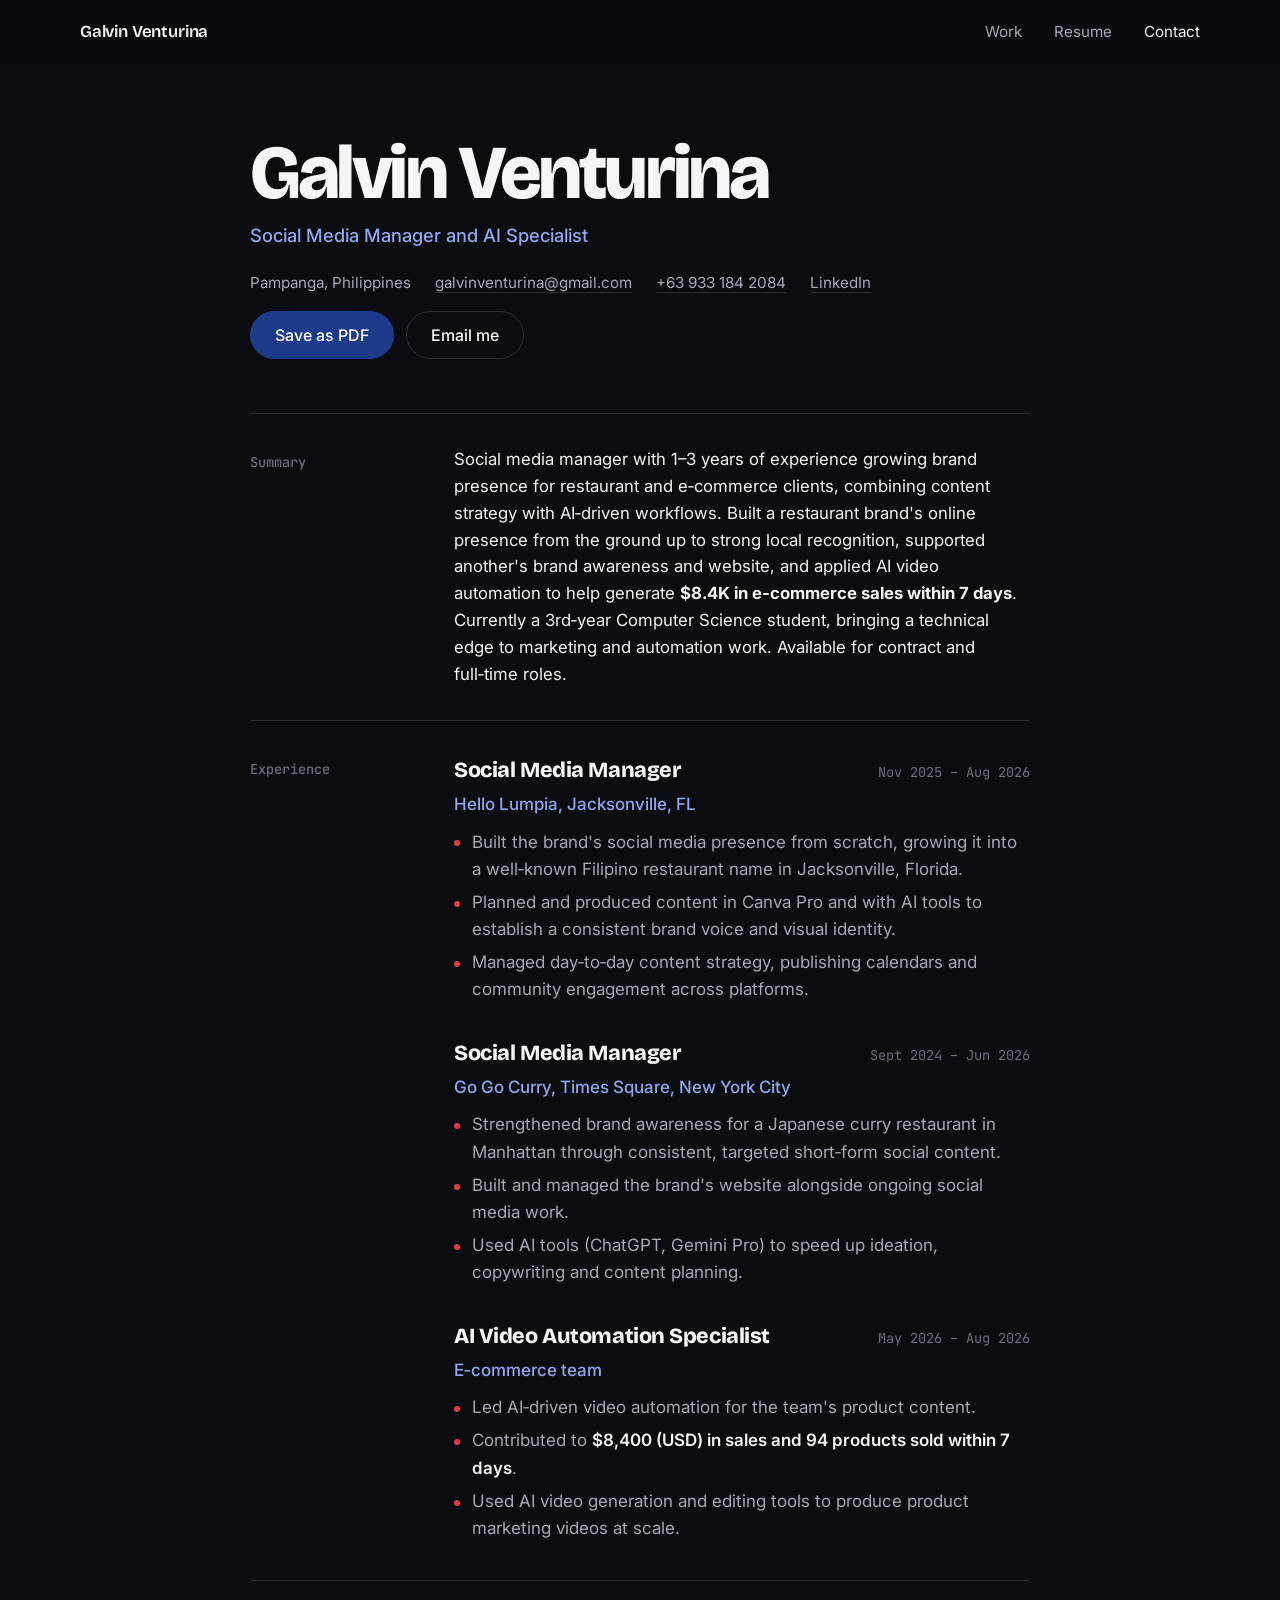
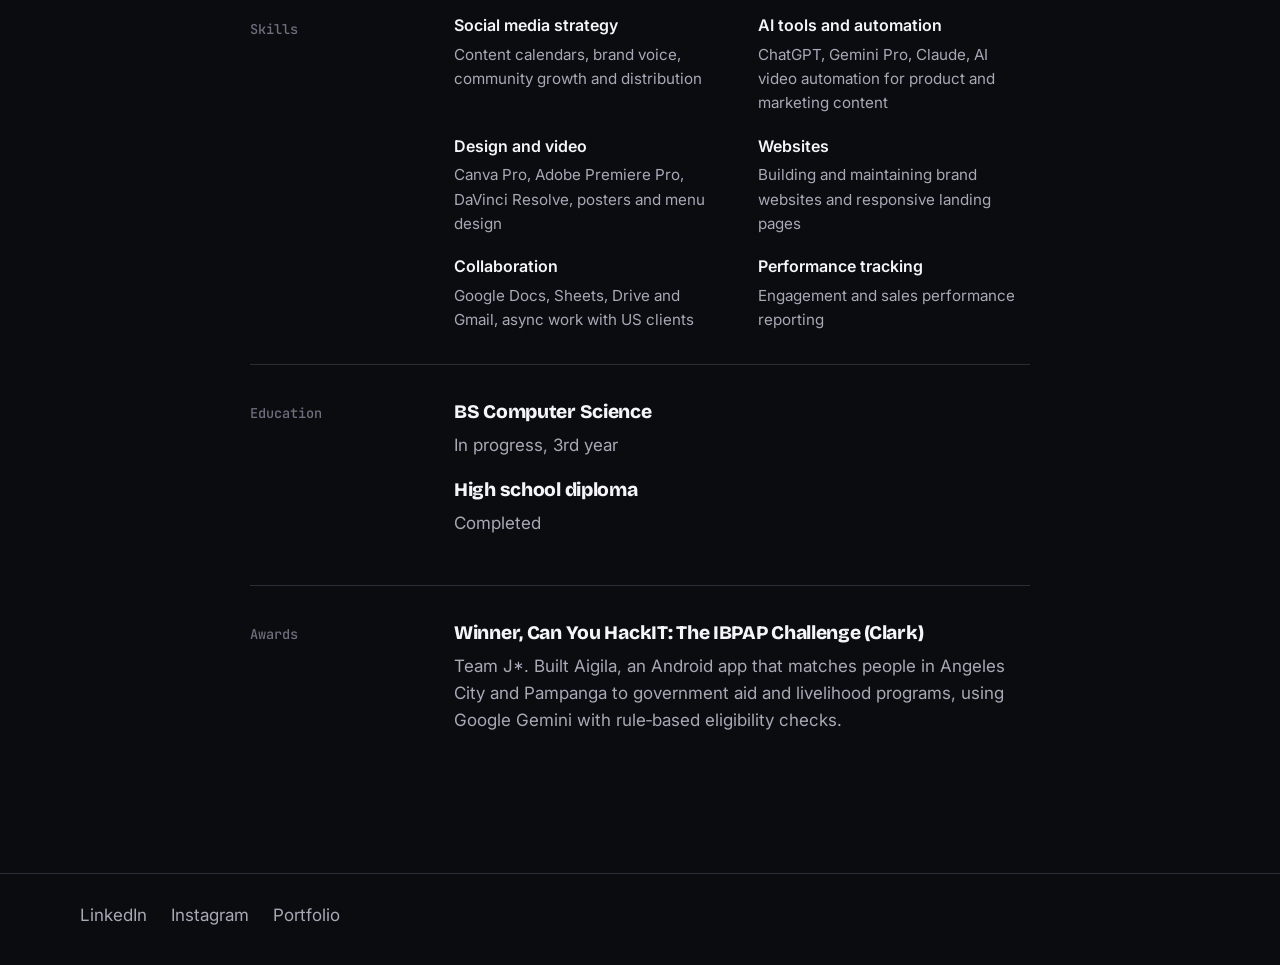
==== resume.html @ 2f37dc52 "Version CSS/JS links so browsers load the new files Co-Authored-By: Claude Opus 5.5 <noreply@anthrop" ====
<!DOCTYPE html>
<html lang="en">
<head>
  <meta charset="UTF-8">
  <meta name="viewport" content="width=device-width, initial-scale=1.0">
  <title>Galvin Venturina — Resume</title>
  <meta name="description" content="Resume of Galvin Venturina: social media manager and AI specialist based in Pampanga, Philippines.">
  <link rel="preconnect" href="https://fonts.googleapis.com">
  <link rel="preconnect" href="https://fonts.gstatic.com" crossorigin>
  <link href="https://fonts.googleapis.com/css2?family=Bricolage+Grotesque:opsz,wght@12..96,400;12..96,600;12..96,800&family=Inter:wght@400;500;600&family=JetBrains+Mono:wght@400;500&display=swap" rel="stylesheet">
  <link rel="stylesheet" href="styles.css?v=3859f25">
</head>
<body>

  <header class="site-header">
    <div class="wrap header-row">
      <a href="index.html" class="wordmark">Galvin Venturina</a>
      <nav class="site-nav" aria-label="Main">
        <a href="index.html#work">Work</a>
        <a href="resume.html" aria-current="page">Resume</a>
        <a href="index.html#contact" class="nav-contact">Contact</a>
      </nav>
    </div>
  </header>

  <main class="resume-page">
    <div class="wrap resume-wrap">

      <div class="resume-top">
        <div>
          <h1 class="resume-name">Galvin Venturina</h1>
          <p class="resume-role">Social Media Manager and AI Specialist</p>
          <ul class="resume-contacts">
            <li>Pampanga, Philippines</li>
            <li><a href="mailto:galvinventurina@gmail.com">galvinventurina@gmail.com</a></li>
            <li><a href="tel:+639331842084">+63 933 184 2084</a></li>
            <li><a href="https://www.linkedin.com/in/galvin-venturina-35bbb0377/" target="_blank" rel="noopener">LinkedIn</a></li>
          </ul>
        </div>
        <div class="resume-actions">
          <button class="btn" type="button" onclick="window.print()">Save as PDF</button>
          <a class="btn btn-ghost" href="mailto:galvinventurina@gmail.com">Email me</a>
        </div>
      </div>

      <section class="r-section">
        <h2>Summary</h2>
        <p class="r-summary">Social media manager with 1–3 years of experience growing brand presence for restaurant and e‑commerce clients, combining content strategy with AI‑driven workflows. Built a restaurant brand's online presence from the ground up to strong local recognition, supported another's brand awareness and website, and applied AI video automation to help generate <strong>$8.4K in e‑commerce sales within 7 days</strong>. Currently a 3rd‑year Computer Science student, bringing a technical edge to marketing and automation work. Available for contract and full‑time roles.</p>
      </section>

      <section class="r-section">
        <h2>Experience</h2>
        <div>
          <div class="job">
            <div class="job-head">
              <h3 class="job-role">Social Media Manager</h3>
              <span class="job-dates">Nov 2025 – Aug 2026</span>
            </div>
            <p class="job-org">Hello Lumpia, Jacksonville, FL</p>
            <ul>
              <li>Built the brand's social media presence from scratch, growing it into a well‑known Filipino restaurant name in Jacksonville, Florida.</li>
              <li>Planned and produced content in Canva Pro and with AI tools to establish a consistent brand voice and visual identity.</li>
              <li>Managed day‑to‑day content strategy, publishing calendars and community engagement across platforms.</li>
            </ul>
          </div>

          <div class="job">
            <div class="job-head">
              <h3 class="job-role">Social Media Manager</h3>
              <span class="job-dates">Sept 2024 – Jun 2026</span>
            </div>
            <p class="job-org">Go Go Curry, Times Square, New York City</p>
            <ul>
              <li>Strengthened brand awareness for a Japanese curry restaurant in Manhattan through consistent, targeted short‑form social content.</li>
              <li>Built and managed the brand's website alongside ongoing social media work.</li>
              <li>Used AI tools (ChatGPT, Gemini Pro) to speed up ideation, copywriting and content planning.</li>
            </ul>
          </div>

          <div class="job">
            <div class="job-head">
              <h3 class="job-role">AI Video Automation Specialist</h3>
              <span class="job-dates">May 2026 – Aug 2026</span>
            </div>
            <p class="job-org">E‑commerce team</p>
            <ul>
              <li>Led AI‑driven video automation for the team's product content.</li>
              <li>Contributed to <strong>$8,400 (USD) in sales and 94 products sold within 7 days</strong>.</li>
              <li>Used AI video generation and editing tools to produce product marketing videos at scale.</li>
            </ul>
          </div>
        </div>
      </section>

      <section class="r-section">
        <h2>Skills</h2>
        <div class="skills">
          <div><h3>Social media strategy</h3><p>Content calendars, brand voice, community growth and distribution</p></div>
          <div><h3>AI tools and automation</h3><p>ChatGPT, Gemini Pro, Claude, AI video automation for product and marketing content</p></div>
          <div><h3>Design and video</h3><p>Canva Pro, Adobe Premiere Pro, DaVinci Resolve, posters and menu design</p></div>
          <div><h3>Websites</h3><p>Building and maintaining brand websites and responsive landing pages</p></div>
          <div><h3>Collaboration</h3><p>Google Docs, Sheets, Drive and Gmail, async work with US clients</p></div>
          <div><h3>Performance tracking</h3><p>Engagement and sales performance reporting</p></div>
        </div>
      </section>

      <section class="r-section">
        <h2>Education</h2>
        <div class="edu">
          <h3>BS Computer Science</h3>
          <p>In progress, 3rd year</p>
          <h3>High school diploma</h3>
          <p>Completed</p>
        </div>
      </section>

      <section class="r-section">
        <h2>Awards</h2>
        <div class="edu">
          <h3>Winner, Can You HackIT: The IBPAP Challenge (Clark)</h3>
          <p>Team J*. Built Aigila, an Android app that matches people in Angeles City and Pampanga to government aid and livelihood programs, using Google Gemini with rule‑based eligibility checks.</p>
        </div>
      </section>

    </div>
  </main>

  <footer class="site-footer">
    <div class="wrap footer-row">
      <ul class="socials">
        <li><a href="https://www.linkedin.com/in/galvin-venturina-35bbb0377/" target="_blank" rel="noopener">LinkedIn</a></li>
        <li><a href="https://www.instagram.com/vin_vntrn/" target="_blank" rel="noopener">Instagram</a></li>
        <li><a href="index.html">Portfolio</a></li>
      </ul>
    </div>
  </footer>
</body>
</html>
---- styles.css ----
/* ==========================================================
   Galvin Venturina — portfolio
   Tokens follow the approved brief: near-black / off-white,
   navy primary accent, red used sparingly.
   Type: Bricolage Grotesque (display), Inter (body),
   JetBrains Mono (small labels and numbers).
   ========================================================== */

:root {
  --bg: #0B0C10;
  --bg-2: #111318;
  --text: #F5F5F7;
  --muted: #A6AAB5;
  --faint: #6B707C;
  --line: #2A2D35;
  --navy: #1E3A8A;
  --navy-hover: #2647A6;
  --navy-light: #8FA8F0;   /* navy tint for text-on-dark (meets contrast) */
  --red: #E63946;

  --f-display: "Bricolage Grotesque", "Arial Narrow", system-ui, sans-serif;
  --f-body: "Inter", system-ui, -apple-system, "Segoe UI", sans-serif;
  --f-mono: "JetBrains Mono", ui-monospace, "SFMono-Regular", Menlo, monospace;

  --wrap: 1200px;
  --gutter: clamp(16px, 4vw, 40px);
  --ease: cubic-bezier(.2, .7, .2, 1);
}

*, *::before, *::after { box-sizing: border-box; }
html { scroll-behavior: smooth; -webkit-text-size-adjust: 100%; }
body {
  margin: 0;
  background: var(--bg);
  color: var(--text);
  font-family: var(--f-body);
  font-size: 1.0625rem;
  line-height: 1.6;
  -webkit-font-smoothing: antialiased;
  overflow-x: hidden;
}
img { max-width: 100%; display: block; }
a { color: inherit; }
p { margin: 0 0 1em; }
h1, h2, h3 { margin: 0; font-family: var(--f-display); font-weight: 800; letter-spacing: -0.03em; }
ul, ol { margin: 0; padding: 0; }

:focus-visible { outline: 2px solid var(--navy-light); outline-offset: 3px; border-radius: 4px; }

.wrap { width: 100%; max-width: var(--wrap); margin: 0 auto; padding: 0 var(--gutter); }

.skip-link {
  position: absolute; left: 12px; top: -48px; z-index: 50;
  background: var(--text); color: var(--bg); padding: 8px 14px; border-radius: 6px; text-decoration: none;
}
.skip-link:focus { top: 12px; }

/* ---------- Header ---------- */
.site-header {
  position: sticky; top: 0; z-index: 20;
  background: rgba(11, 12, 16, 0.82);
  backdrop-filter: blur(10px); -webkit-backdrop-filter: blur(10px);
  border-bottom: 1px solid transparent;
  transition: border-color .3s;
}
.site-header.scrolled { border-bottom-color: var(--line); }
.header-row { display: flex; align-items: center; justify-content: space-between; height: 64px; }
.wordmark { font-family: var(--f-display); font-weight: 600; font-size: 1.05rem; text-decoration: none; letter-spacing: -0.01em; }
.site-nav { display: flex; gap: clamp(16px, 3vw, 32px); font-size: .95rem; }
.site-nav a { text-decoration: none; color: var(--muted); transition: color .2s; }
.site-nav a:hover { color: var(--text); }
.site-nav .nav-contact { color: var(--text); }

/* ---------- Shared bits ---------- */
.section-title { font-size: clamp(2rem, 4.5vw, 3.25rem); line-height: 1.05; margin-bottom: .6em; }
.text-link {
  display: inline-block; font-weight: 500; text-decoration: none; color: var(--navy-light);
  border-bottom: 1px solid currentColor; padding-bottom: 2px; transition: color .2s;
}
.text-link:hover { color: var(--red); }

/* ---------- Hero ---------- */
.hero { min-height: calc(92vh - 64px); display: flex; align-items: flex-end; padding: 8vh 0 9vh; }
.hero-line {
  font-size: clamp(3rem, 8.1vw, 7.4rem);
  line-height: .92;
  letter-spacing: -0.035em;
  font-weight: 800;
}
.hero-line .hl { display: block; }
@media (min-width: 900px) { .hero-line .hl { white-space: nowrap; } }
.hero-foot {
  margin-top: clamp(32px, 6vh, 64px);
  display: flex; align-items: flex-end; justify-content: space-between; gap: 24px; flex-wrap: wrap;
  border-top: 1px solid var(--line); padding-top: 24px;
}
.hero-sub { max-width: 46ch; color: var(--muted); margin: 0; }

/* single page-load moment: the three hero lines rise in sequence */
@media (prefers-reduced-motion: no-preference) {
  .js .hero-line .hl { opacity: 0; transform: translateY(0.35em); }
  .js.loaded .hero-line .hl { opacity: 1; transform: none; transition: opacity .7s var(--ease), transform .9s var(--ease); }
  .js.loaded .hero-line .hl:nth-child(2) { transition-delay: .12s; }
  .js.loaded .hero-line .hl:nth-child(3) { transition-delay: .24s; }
}

/* ---------- About + journey ---------- */
.journey { padding: clamp(80px, 12vh, 140px) 0; background: var(--bg-2); border-top: 1px solid var(--line); border-bottom: 1px solid var(--line); }
.journey-grid { display: grid; grid-template-columns: minmax(0, 1.15fr) minmax(0, .85fr); gap: clamp(32px, 6vw, 96px); }
.lede { font-size: 1.15rem; color: var(--muted); max-width: 52ch; margin-bottom: 3rem; }

.beats { list-style: none; }
.beat { padding: 28px 0; border-top: 1px solid var(--line); transition: opacity .4s var(--ease); }
.beat:last-child { border-bottom: 1px solid var(--line); }
.beat-when { display: block; font-family: var(--f-mono); font-size: .82rem; color: var(--faint); margin-bottom: 8px; transition: color .4s; }
.beat p { font-family: var(--f-display); font-weight: 600; font-size: clamp(1.4rem, 2.4vw, 1.9rem); line-height: 1.2; letter-spacing: -0.02em; margin: 0; max-width: 26ch; }
.js .beat { opacity: .38; }
.js .beat.is-active { opacity: 1; }
.js .beat.is-active .beat-when { color: var(--red); }

.icon-stage { position: relative; }
.icon-panel {
  position: sticky; top: calc(50vh - 170px);
  display: grid; grid-template-columns: 1fr 1fr; gap: clamp(16px, 2.5vw, 28px);
  max-width: 340px; margin-left: auto;
}
.pi {
  width: 100%; aspect-ratio: 1; padding: 26%;
  border: 1px solid var(--line); border-radius: 24px;
  fill: none; stroke: #33467F; stroke-width: 2.2; stroke-linecap: round; stroke-linejoin: round;
  transition: stroke .45s var(--ease), fill .45s var(--ease), border-color .45s, background-color .45s, transform .45s var(--ease);
}
.pi .pi-dash { stroke-dasharray: 5 4.5; }
.pi.is-active { stroke: var(--red); fill: rgba(230, 57, 70, .18); border-color: rgba(230, 57, 70, .55); background: rgba(230, 57, 70, .06); transform: scale(1.04); }
.pi[data-icon="share"].is-active, .pi[data-icon="ring"].is-active { fill: none; }

/* ---------- Work ---------- */
.work { padding: clamp(80px, 12vh, 140px) 0 clamp(40px, 6vh, 80px); }
.case {
  display: grid; grid-template-columns: minmax(0, .9fr) minmax(0, 1.1fr);
  gap: clamp(32px, 5vw, 80px); align-items: start;
  padding: clamp(40px, 6vh, 64px) 0; border-top: 1px solid var(--line);
}
.case-meta { font-family: var(--f-mono); font-size: .82rem; color: var(--faint); margin-bottom: 14px; }
.case-title { font-size: clamp(2.25rem, 5vw, 4rem); line-height: .98; margin-bottom: 10px; }
.case-ai .case-title { font-size: clamp(1.9rem, 3.8vw, 3rem); }
.case-where { color: var(--navy-light); font-weight: 500; margin-bottom: 1.4em; }
.case-text > p { color: var(--muted); max-width: 52ch; }
.case-list { list-style: none; margin: 1.6em 0 2em; max-width: 52ch; }
.case-list li { position: relative; padding: 10px 0 10px 22px; border-top: 1px solid var(--line); color: var(--text); font-size: .98rem; }
.case-list li::before { content: ""; position: absolute; left: 0; top: 1.15em; width: 8px; height: 8px; border-radius: 50%; border: 1.5px solid var(--red); }

/* Instagram-style grid of real posts */
.feed {
  display: grid; grid-template-columns: repeat(3, 1fr); gap: 3px;
  border-radius: 14px; overflow: hidden; background: var(--line);
}
.feed figure { margin: 0; aspect-ratio: 4 / 5; overflow: hidden; background: var(--bg-2); }
.feed img { width: 100%; height: 100%; object-fit: cover; transition: transform .5s var(--ease); }
.feed figure:hover img { transform: scale(1.04); }

/* E-commerce result */
.result-card {
  background: var(--navy); border-radius: 20px; padding: clamp(28px, 4vw, 48px);
  color: #fff; position: relative; overflow: hidden;
}
.result-card::after {
  content: ""; position: absolute; right: -60px; bottom: -60px; width: 220px; height: 220px; border-radius: 50%;
  border: 2px dashed rgba(255, 255, 255, .18);
}
.result-label { font-family: var(--f-mono); font-size: .85rem; color: rgba(255, 255, 255, .78); max-width: 32ch; margin-bottom: 18px; }
.result-big { font-family: var(--f-display); font-weight: 800; font-size: clamp(4rem, 11vw, 8.5rem); line-height: .9; letter-spacing: -0.05em; margin: 0 0 28px; }
.result-row { display: flex; gap: clamp(28px, 6vw, 64px); border-top: 1px solid rgba(255, 255, 255, .22); padding-top: 20px; position: relative; z-index: 1; }
.result-mid { display: block; font-family: var(--f-display); font-weight: 800; font-size: clamp(2.2rem, 4.5vw, 3.25rem); line-height: 1; letter-spacing: -0.03em; }
.result-small { display: block; font-size: .9rem; color: rgba(255, 255, 255, .78); margin-top: 6px; }
.result-card video { width: 100%; border-radius: 12px; margin-top: 24px; }

/* ---------- Closing CTA ---------- */
.cta { padding: clamp(96px, 16vh, 180px) 0; border-top: 1px solid var(--line); }
.cta-line { font-size: clamp(2.4rem, 6.4vw, 5.75rem); line-height: .98; letter-spacing: -0.04em; max-width: 15ch; }
.cta-actions { display: flex; flex-wrap: wrap; align-items: center; gap: 14px; margin-top: clamp(32px, 5vh, 48px); }
.btn {
  display: inline-flex; align-items: center; justify-content: center; min-height: 48px; padding: 0 24px;
  font: 500 1rem var(--f-body); text-decoration: none; border-radius: 999px; cursor: pointer;
  background: var(--navy); color: #fff; border: 1px solid var(--navy); transition: background-color .2s, border-color .2s, color .2s;
}
.btn:hover { background: var(--navy-hover); border-color: var(--navy-hover); }
.btn-ghost { background: transparent; color: var(--text); border-color: var(--line); }
.btn-ghost:hover { background: transparent; border-color: var(--red); color: var(--text); }
.copy-status { font-size: .92rem; color: var(--navy-light); min-height: 1.2em; }
.cta-email { margin-top: 18px; font-family: var(--f-mono); font-size: .9rem; color: var(--faint); }

/* ---------- Footer ---------- */
.site-footer { border-top: 1px solid var(--line); padding: 28px 0 36px; }
.footer-row { display: flex; justify-content: space-between; align-items: center; gap: 16px; flex-wrap: wrap; }
.socials { list-style: none; display: flex; gap: 24px; }
.socials a { text-decoration: none; color: var(--muted); }
.socials a:hover { color: var(--text); }
.local-time { margin: 0; font-family: var(--f-mono); font-size: .82rem; color: var(--faint); }

/* ---------- Responsive ---------- */
@media (max-width: 900px) {
  .journey-grid { grid-template-columns: 1fr; }
  .icon-stage { order: -1; position: sticky; top: 64px; z-index: 5; background: var(--bg-2); padding: 12px 0; margin: 0 calc(var(--gutter) * -1); padding-left: var(--gutter); padding-right: var(--gutter); }
  .icon-panel { position: static; grid-template-columns: repeat(4, 1fr); max-width: 320px; margin: 0; gap: 10px; }
  .pi { border-radius: 14px; padding: 24%; }
  .journey-copy { display: contents; }
  .journey-copy .section-title { order: -3; }
  .journey-copy .lede { order: -2; margin-bottom: 1.5rem; }
  .beats { order: 0; }
  .case { grid-template-columns: 1fr; }
}
@media (max-width: 560px) {
  body { font-size: 1rem; }
  .site-nav { gap: 16px; font-size: .9rem; }
  .wordmark { font-size: .98rem; }
  .hero { min-height: auto; padding: 14vh 0 8vh; }
  .hero-line { font-size: clamp(2.6rem, 12.5vw, 4rem); }
  .feed { gap: 2px; border-radius: 10px; }
}

@media (prefers-reduced-motion: reduce) {
  html { scroll-behavior: auto; }
  *, *::before, *::after { transition-duration: .01ms !important; animation-duration: .01ms !important; }
}

/* ==========================================================
   Resume page
   ========================================================== */
.resume-page { padding: clamp(48px, 8vh, 96px) 0 clamp(64px, 10vh, 120px); }
.resume-wrap { max-width: 860px; }
.resume-top { display: flex; justify-content: space-between; align-items: center; gap: 16px; flex-wrap: wrap; margin-bottom: clamp(40px, 6vh, 64px); }
.resume-name { font-size: clamp(2.6rem, 7vw, 4.75rem); line-height: .95; letter-spacing: -0.045em; }
.resume-role { font-size: 1.15rem; color: var(--navy-light); font-weight: 500; margin: 12px 0 20px; }
.resume-contacts { list-style: none; display: flex; flex-wrap: wrap; gap: 8px 24px; color: var(--muted); font-size: .95rem; }
.resume-contacts a { text-decoration: none; border-bottom: 1px solid var(--line); }
.resume-contacts a:hover { color: var(--text); border-color: var(--red); }
.r-section { padding: 32px 0; border-top: 1px solid var(--line); display: grid; grid-template-columns: 180px minmax(0, 1fr); gap: 24px; }
.r-section h2 { font-family: var(--f-mono); font-weight: 500; font-size: .85rem; letter-spacing: 0; color: var(--faint); padding-top: 6px; }
.r-summary { color: var(--text); font-size: 1.05rem; max-width: 62ch; margin: 0; }
.job + .job { margin-top: 32px; }
.job-head { display: flex; justify-content: space-between; gap: 16px; flex-wrap: wrap; align-items: baseline; }
.job-role { font-size: 1.35rem; letter-spacing: -0.02em; }
.job-dates { font-family: var(--f-mono); font-size: .85rem; color: var(--faint); white-space: nowrap; }
.job-org { color: var(--navy-light); font-weight: 500; margin: 4px 0 10px; }
.job ul { list-style: none; }
.job li { position: relative; padding-left: 18px; color: var(--muted); margin: 6px 0; max-width: 64ch; }
.job li::before { content: ""; position: absolute; left: 0; top: .7em; width: 6px; height: 6px; border-radius: 50%; background: var(--red); }
.job li strong { color: var(--text); font-weight: 600; }
.skills { display: grid; grid-template-columns: repeat(2, minmax(0, 1fr)); gap: 18px 32px; }
.skills h3 { font-family: var(--f-body); font-weight: 600; font-size: 1rem; letter-spacing: 0; margin-bottom: 4px; }
.skills p { color: var(--muted); font-size: .95rem; margin: 0; }
.edu h3 { font-size: 1.2rem; letter-spacing: -0.015em; }
.edu p { color: var(--muted); margin: 4px 0 16px; }
.resume-actions { display: flex; gap: 12px; flex-wrap: wrap; }
@media (max-width: 640px) {
  .r-section { grid-template-columns: 1fr; gap: 12px; }
  .skills { grid-template-columns: 1fr; }
}
@media print {
  :root { --bg: #fff; --bg-2: #fff; --text: #111; --muted: #333; --faint: #555; --line: #ccc; --navy-light: #1E3A8A; }
  .site-header, .resume-actions, .site-footer { display: none !important; }
  body { font-size: 10.5pt; }
  .resume-page { padding: 0; }
  .r-section { padding: 14px 0; break-inside: avoid; }
}
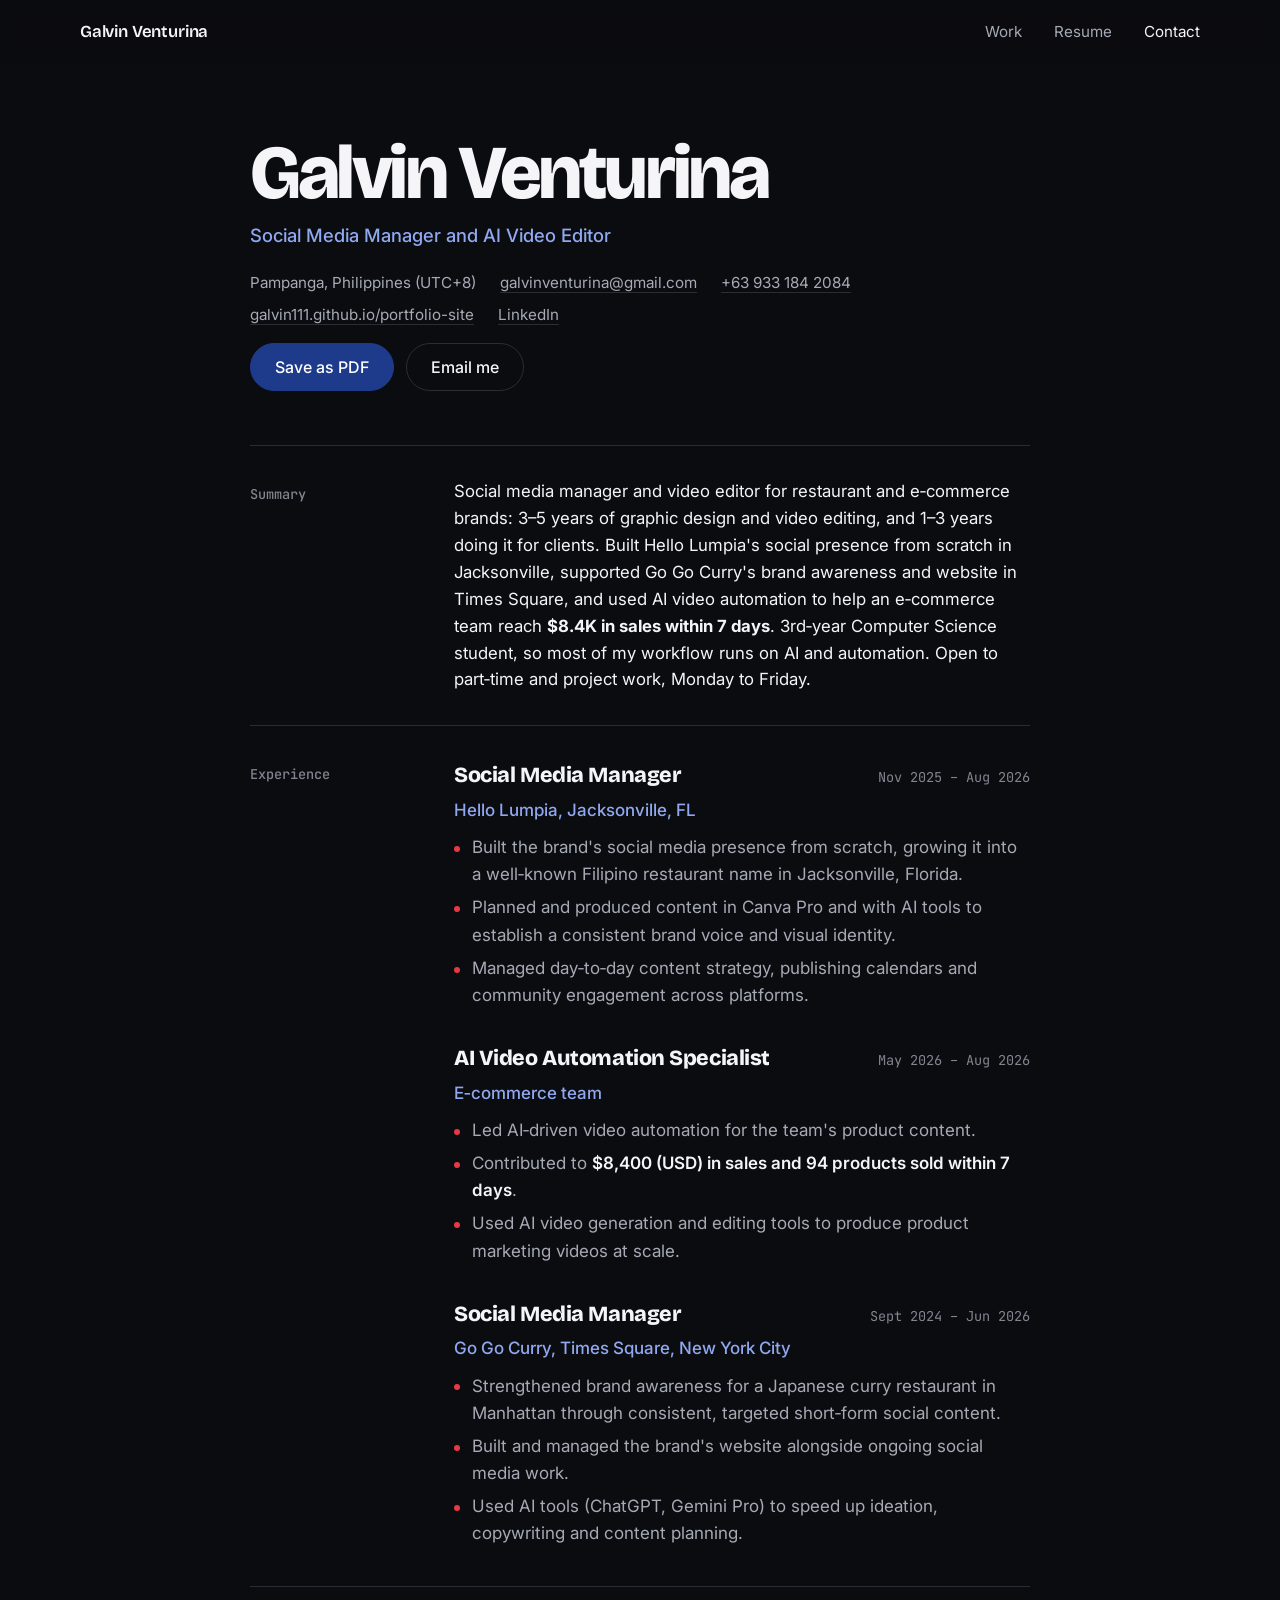
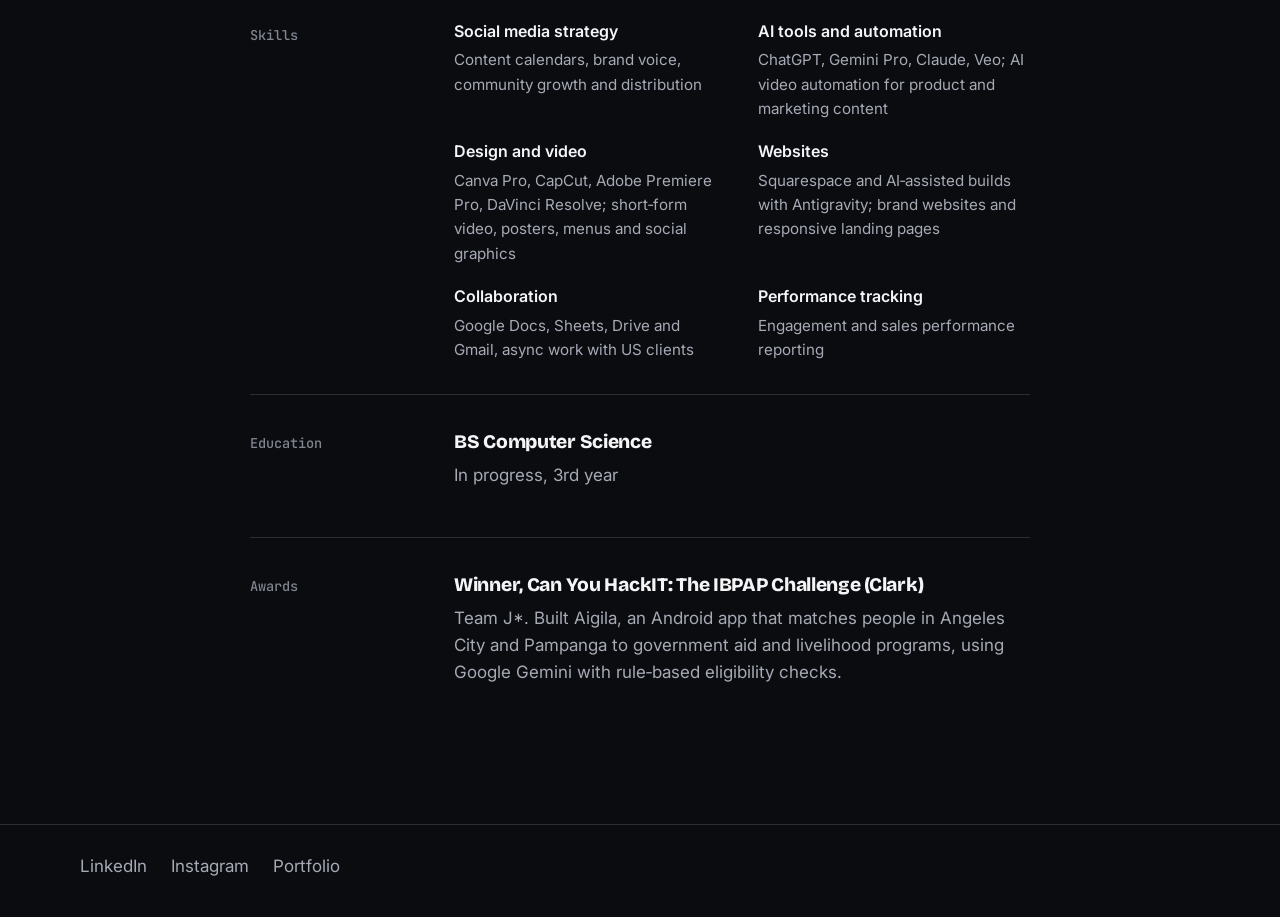
==== commit fd33c3c1: "Make the portfolio work harder for job applications - Add availability pill to the hero and a "What " ====
--- a/resume.html
+++ b/resume.html
@@ -4,11 +4,24 @@
   <meta charset="UTF-8">
   <meta name="viewport" content="width=device-width, initial-scale=1.0">
   <title>Galvin Venturina — Resume</title>
-  <meta name="description" content="Resume of Galvin Venturina: social media manager and AI specialist based in Pampanga, Philippines.">
+  <meta name="description" content="Resume of Galvin Venturina: social media manager and AI video editor based in Pampanga, Philippines. Open to part-time and project work.">
+  <link rel="canonical" href="https://galvin111.github.io/portfolio-site/resume.html">
+  <meta name="theme-color" content="#0B0C10">
+  <meta property="og:type" content="profile">
+  <meta property="og:url" content="https://galvin111.github.io/portfolio-site/resume.html">
+  <meta property="og:title" content="Galvin Venturina — Resume">
+  <meta property="og:description" content="Social media manager and AI video editor for restaurant and e-commerce brands. Open to part-time and project work.">
+  <meta property="og:image" content="https://galvin111.github.io/portfolio-site/assets/og.png">
+  <meta property="og:image:width" content="1200">
+  <meta property="og:image:height" content="630">
+  <meta name="twitter:card" content="summary_large_image">
+  <link rel="icon" href="assets/favicon.svg" type="image/svg+xml">
+  <link rel="icon" href="assets/favicon-32.png" sizes="32x32" type="image/png">
+  <link rel="apple-touch-icon" href="assets/apple-touch-icon.png">
   <link rel="preconnect" href="https://fonts.googleapis.com">
   <link rel="preconnect" href="https://fonts.gstatic.com" crossorigin>
   <link href="https://fonts.googleapis.com/css2?family=Bricolage+Grotesque:opsz,wght@12..96,400;12..96,600;12..96,800&family=Inter:wght@400;500;600&family=JetBrains+Mono:wght@400;500&display=swap" rel="stylesheet">
-  <link rel="stylesheet" href="styles.css?v=3859f25">
+  <link rel="stylesheet" href="styles.css?v=20261109">
 </head>
 <body>
 
@@ -29,12 +42,13 @@
       <div class="resume-top">
         <div>
           <h1 class="resume-name">Galvin Venturina</h1>
-          <p class="resume-role">Social Media Manager and AI Specialist</p>
+          <p class="resume-role">Social Media Manager and AI Video Editor</p>
           <ul class="resume-contacts">
-            <li>Pampanga, Philippines</li>
+            <li>Pampanga, Philippines (UTC+8)</li>
             <li><a href="mailto:galvinventurina@gmail.com">galvinventurina@gmail.com</a></li>
             <li><a href="tel:+639331842084">+63 933 184 2084</a></li>
-            <li><a href="https://www.linkedin.com/in/galvin-venturina-35bbb0377/" target="_blank" rel="noopener">LinkedIn</a></li>
+            <li><a href="https://galvin111.github.io/portfolio-site/">galvin111.github.io/portfolio-site</a></li>
+            <li><a href="https://www.linkedin.com/in/galvin-venturina-35bbb0377/" target="_blank" rel="noopener" data-print="linkedin.com/in/galvin-venturina-35bbb0377">LinkedIn</a></li>
           </ul>
         </div>
         <div class="resume-actions">
@@ -45,7 +59,7 @@
 
       <section class="r-section">
         <h2>Summary</h2>
-        <p class="r-summary">Social media manager with 1–3 years of experience growing brand presence for restaurant and e‑commerce clients, combining content strategy with AI‑driven workflows. Built a restaurant brand's online presence from the ground up to strong local recognition, supported another's brand awareness and website, and applied AI video automation to help generate <strong>$8.4K in e‑commerce sales within 7 days</strong>. Currently a 3rd‑year Computer Science student, bringing a technical edge to marketing and automation work. Available for contract and full‑time roles.</p>
+        <p class="r-summary">Social media manager and video editor for restaurant and e‑commerce brands: 3–5 years of graphic design and video editing, and 1–3 years doing it for clients. Built Hello Lumpia's social presence from scratch in Jacksonville, supported Go Go Curry's brand awareness and website in Times Square, and used AI video automation to help an e‑commerce team reach <strong>$8.4K in sales within 7 days</strong>. 3rd‑year Computer Science student, so most of my workflow runs on AI and automation. Open to part‑time and project work, Monday to Friday.</p>
       </section>
 
       <section class="r-section">
@@ -66,6 +80,19 @@
 
           <div class="job">
             <div class="job-head">
+              <h3 class="job-role">AI Video Automation Specialist</h3>
+              <span class="job-dates">May 2026 – Aug 2026</span>
+            </div>
+            <p class="job-org">E‑commerce team</p>
+            <ul>
+              <li>Led AI‑driven video automation for the team's product content.</li>
+              <li>Contributed to <strong>$8,400 (USD) in sales and 94 products sold within 7 days</strong>.</li>
+              <li>Used AI video generation and editing tools to produce product marketing videos at scale.</li>
+            </ul>
+          </div>
+
+          <div class="job">
+            <div class="job-head">
               <h3 class="job-role">Social Media Manager</h3>
               <span class="job-dates">Sept 2024 – Jun 2026</span>
             </div>
@@ -76,19 +103,6 @@
               <li>Used AI tools (ChatGPT, Gemini Pro) to speed up ideation, copywriting and content planning.</li>
             </ul>
           </div>
-
-          <div class="job">
-            <div class="job-head">
-              <h3 class="job-role">AI Video Automation Specialist</h3>
-              <span class="job-dates">May 2026 – Aug 2026</span>
-            </div>
-            <p class="job-org">E‑commerce team</p>
-            <ul>
-              <li>Led AI‑driven video automation for the team's product content.</li>
-              <li>Contributed to <strong>$8,400 (USD) in sales and 94 products sold within 7 days</strong>.</li>
-              <li>Used AI video generation and editing tools to produce product marketing videos at scale.</li>
-            </ul>
-          </div>
         </div>
       </section>
 
@@ -96,9 +110,9 @@
         <h2>Skills</h2>
         <div class="skills">
           <div><h3>Social media strategy</h3><p>Content calendars, brand voice, community growth and distribution</p></div>
-          <div><h3>AI tools and automation</h3><p>ChatGPT, Gemini Pro, Claude, AI video automation for product and marketing content</p></div>
-          <div><h3>Design and video</h3><p>Canva Pro, Adobe Premiere Pro, DaVinci Resolve, posters and menu design</p></div>
-          <div><h3>Websites</h3><p>Building and maintaining brand websites and responsive landing pages</p></div>
+          <div><h3>AI tools and automation</h3><p>ChatGPT, Gemini Pro, Claude, Veo; AI video automation for product and marketing content</p></div>
+          <div><h3>Design and video</h3><p>Canva Pro, CapCut, Adobe Premiere Pro, DaVinci Resolve; short‑form video, posters, menus and social graphics</p></div>
+          <div><h3>Websites</h3><p>Squarespace and AI‑assisted builds with Antigravity; brand websites and responsive landing pages</p></div>
           <div><h3>Collaboration</h3><p>Google Docs, Sheets, Drive and Gmail, async work with US clients</p></div>
           <div><h3>Performance tracking</h3><p>Engagement and sales performance reporting</p></div>
         </div>
@@ -109,8 +123,6 @@
         <div class="edu">
           <h3>BS Computer Science</h3>
           <p>In progress, 3rd year</p>
-          <h3>High school diploma</h3>
-          <p>Completed</p>
         </div>
       </section>
 
--- a/styles.css
+++ b/styles.css
@@ -11,7 +11,7 @@
   --bg-2: #111318;
   --text: #F5F5F7;
   --muted: #A6AAB5;
-  --faint: #6B707C;
+  --faint: #80858F;        /* 5:1 on both backgrounds, readable at label size */
   --line: #2A2D35;
   --navy: #1E3A8A;
   --navy-hover: #2647A6;
@@ -96,6 +96,15 @@
 }
 .hero-sub { max-width: 46ch; color: var(--muted); margin: 0; }
 
+/* availability pill: tells a skimming employer the one thing they need first */
+.hero-status {
+  display: inline-flex; align-items: center; gap: 10px;
+  font-family: var(--f-mono); font-size: .82rem; color: var(--muted);
+  border: 1px solid var(--line); border-radius: 999px; padding: 6px 14px 6px 12px;
+  margin: 0 0 clamp(24px, 4vh, 40px);
+}
+.status-dot { width: 8px; height: 8px; border-radius: 50%; background: var(--red); flex: none; }
+
 /* single page-load moment: the three hero lines rise in sequence */
 @media (prefers-reduced-motion: no-preference) {
   .js .hero-line .hl { opacity: 0; transform: translateY(0.35em); }
@@ -145,7 +154,7 @@
 .case-title { font-size: clamp(2.25rem, 5vw, 4rem); line-height: .98; margin-bottom: 10px; }
 .case-ai .case-title { font-size: clamp(1.9rem, 3.8vw, 3rem); }
 .case-where { color: var(--navy-light); font-weight: 500; margin-bottom: 1.4em; }
-.case-text > p { color: var(--muted); max-width: 52ch; }
+.case-text > p:not([class]) { color: var(--muted); max-width: 52ch; }
 .case-list { list-style: none; margin: 1.6em 0 2em; max-width: 52ch; }
 .case-list li { position: relative; padding: 10px 0 10px 22px; border-top: 1px solid var(--line); color: var(--text); font-size: .98rem; }
 .case-list li::before { content: ""; position: absolute; left: 0; top: 1.15em; width: 8px; height: 8px; border-radius: 50%; border: 1.5px solid var(--red); }
@@ -174,6 +183,31 @@
 .result-mid { display: block; font-family: var(--f-display); font-weight: 800; font-size: clamp(2.2rem, 4.5vw, 3.25rem); line-height: 1; letter-spacing: -0.03em; }
 .result-small { display: block; font-size: .9rem; color: rgba(255, 255, 255, .78); margin-top: 6px; }
 .result-card video { width: 100%; border-radius: 12px; margin-top: 24px; }
+
+/* Aigila build */
+.build-card { border: 1px solid var(--line); border-radius: 20px; padding: clamp(28px, 4vw, 48px); background: var(--bg-2); }
+.build-label { font-family: var(--f-mono); font-size: .85rem; color: var(--faint); margin-bottom: 12px; }
+.build-stats { margin: 0; }
+.build-stats div { display: grid; grid-template-columns: 4.75rem minmax(0, 1fr); gap: 20px; align-items: baseline; padding: 20px 0; border-top: 1px solid var(--line); }
+.build-stats div:first-child { border-top: 0; padding-top: 8px; }
+.build-stats dt { font-family: var(--f-display); font-weight: 800; font-size: clamp(2.6rem, 5vw, 3.75rem); line-height: 1; letter-spacing: -0.04em; }
+.build-stats div:first-child dt { color: var(--red); }
+.build-stats dd { margin: 0; color: var(--muted); max-width: 30ch; }
+
+/* ---------- Services ---------- */
+.services { padding: clamp(80px, 12vh, 140px) 0; background: var(--bg-2); border-top: 1px solid var(--line); }
+.service-grid { list-style: none; display: grid; grid-template-columns: repeat(4, minmax(0, 1fr)); gap: clamp(24px, 3vw, 40px); }
+.service { border-top: 1px solid var(--line); padding-top: 24px; display: flex; flex-direction: column; }
+.service-icon { width: 34px; height: 34px; fill: none; stroke: var(--navy-light); stroke-width: 2.2; stroke-linecap: round; stroke-linejoin: round; margin-bottom: 20px; }
+.service-icon .pi-dash { stroke-dasharray: 5 4.5; }
+.service h3 { font-size: 1.35rem; line-height: 1.15; letter-spacing: -0.02em; margin-bottom: 10px; }
+.service p { color: var(--muted); font-size: .98rem; }
+.service .service-tools { margin: auto 0 0; padding-top: 8px; font-family: var(--f-mono); font-size: .78rem; line-height: 1.5; color: var(--faint); }
+
+.terms { margin: clamp(56px, 8vh, 80px) 0 0; display: grid; grid-template-columns: repeat(3, minmax(0, 1fr)); gap: clamp(24px, 3vw, 40px); }
+.terms div { border-top: 1px solid var(--line); padding-top: 20px; }
+.terms dt { font-family: var(--f-display); font-weight: 800; font-size: clamp(1.9rem, 3.4vw, 2.6rem); line-height: 1; letter-spacing: -0.03em; margin-bottom: 10px; }
+.terms dd { margin: 0; color: var(--muted); max-width: 30ch; }
 
 /* ---------- Closing CTA ---------- */
 .cta { padding: clamp(96px, 16vh, 180px) 0; border-top: 1px solid var(--line); }
@@ -209,6 +243,15 @@
   .journey-copy .lede { order: -2; margin-bottom: 1.5rem; }
   .beats { order: 0; }
   .case { grid-template-columns: 1fr; }
+}
+@media (max-width: 1000px) {
+  .service-grid { grid-template-columns: repeat(2, minmax(0, 1fr)); row-gap: 40px; }
+}
+@media (max-width: 640px) {
+  .service-grid, .terms { grid-template-columns: 1fr; }
+  .service-grid { row-gap: 32px; }
+  .terms { gap: 24px; }
+  .build-stats div { grid-template-columns: 4.25rem minmax(0, 1fr); gap: 16px; }
 }
 @media (max-width: 560px) {
   body { font-size: 1rem; }
@@ -257,10 +300,31 @@
   .r-section { grid-template-columns: 1fr; gap: 12px; }
   .skills { grid-template-columns: 1fr; }
 }
+/* "Save as PDF": one tight page an employer can attach, not three half-empty ones */
+@page { margin: 12mm 14mm; }
 @media print {
   :root { --bg: #fff; --bg-2: #fff; --text: #111; --muted: #333; --faint: #555; --line: #ccc; --navy-light: #1E3A8A; }
+  html { font-size: 11.5px; }
   .site-header, .resume-actions, .site-footer { display: none !important; }
-  body { font-size: 10.5pt; }
+  body { font-size: 1rem; line-height: 1.42; }
   .resume-page { padding: 0; }
-  .r-section { padding: 14px 0; break-inside: avoid; }
-}
+  .resume-wrap { max-width: none; padding: 0; }
+  .resume-top { margin-bottom: 10px; }
+  .resume-name { font-size: 2.9rem; }
+  .resume-role { margin: 6px 0 10px; }
+  .resume-contacts { gap: 4px 18px; }
+  .r-section { padding: 10px 0; grid-template-columns: 92px minmax(0, 1fr); gap: 16px; break-inside: auto; }
+  .r-section h2 { padding-top: 2px; }
+  .r-summary, .job li { max-width: none; }
+  .job { break-inside: avoid; }
+  .job + .job { margin-top: 12px; }
+  .job-role { font-size: 1.25rem; }
+  .job-org { margin: 2px 0 4px; }
+  .job li { margin: 2px 0; }
+  .skills { grid-template-columns: repeat(3, minmax(0, 1fr)); gap: 8px 20px; }
+  .edu h3 { font-size: 1.1rem; }
+  .edu p { margin: 2px 0 6px; }
+  /* print the full LinkedIn address instead of the word "LinkedIn" */
+  .resume-contacts a[data-print] { font-size: 0; }
+  .resume-contacts a[data-print]::after { content: attr(data-print); font-size: .95rem; }
+}
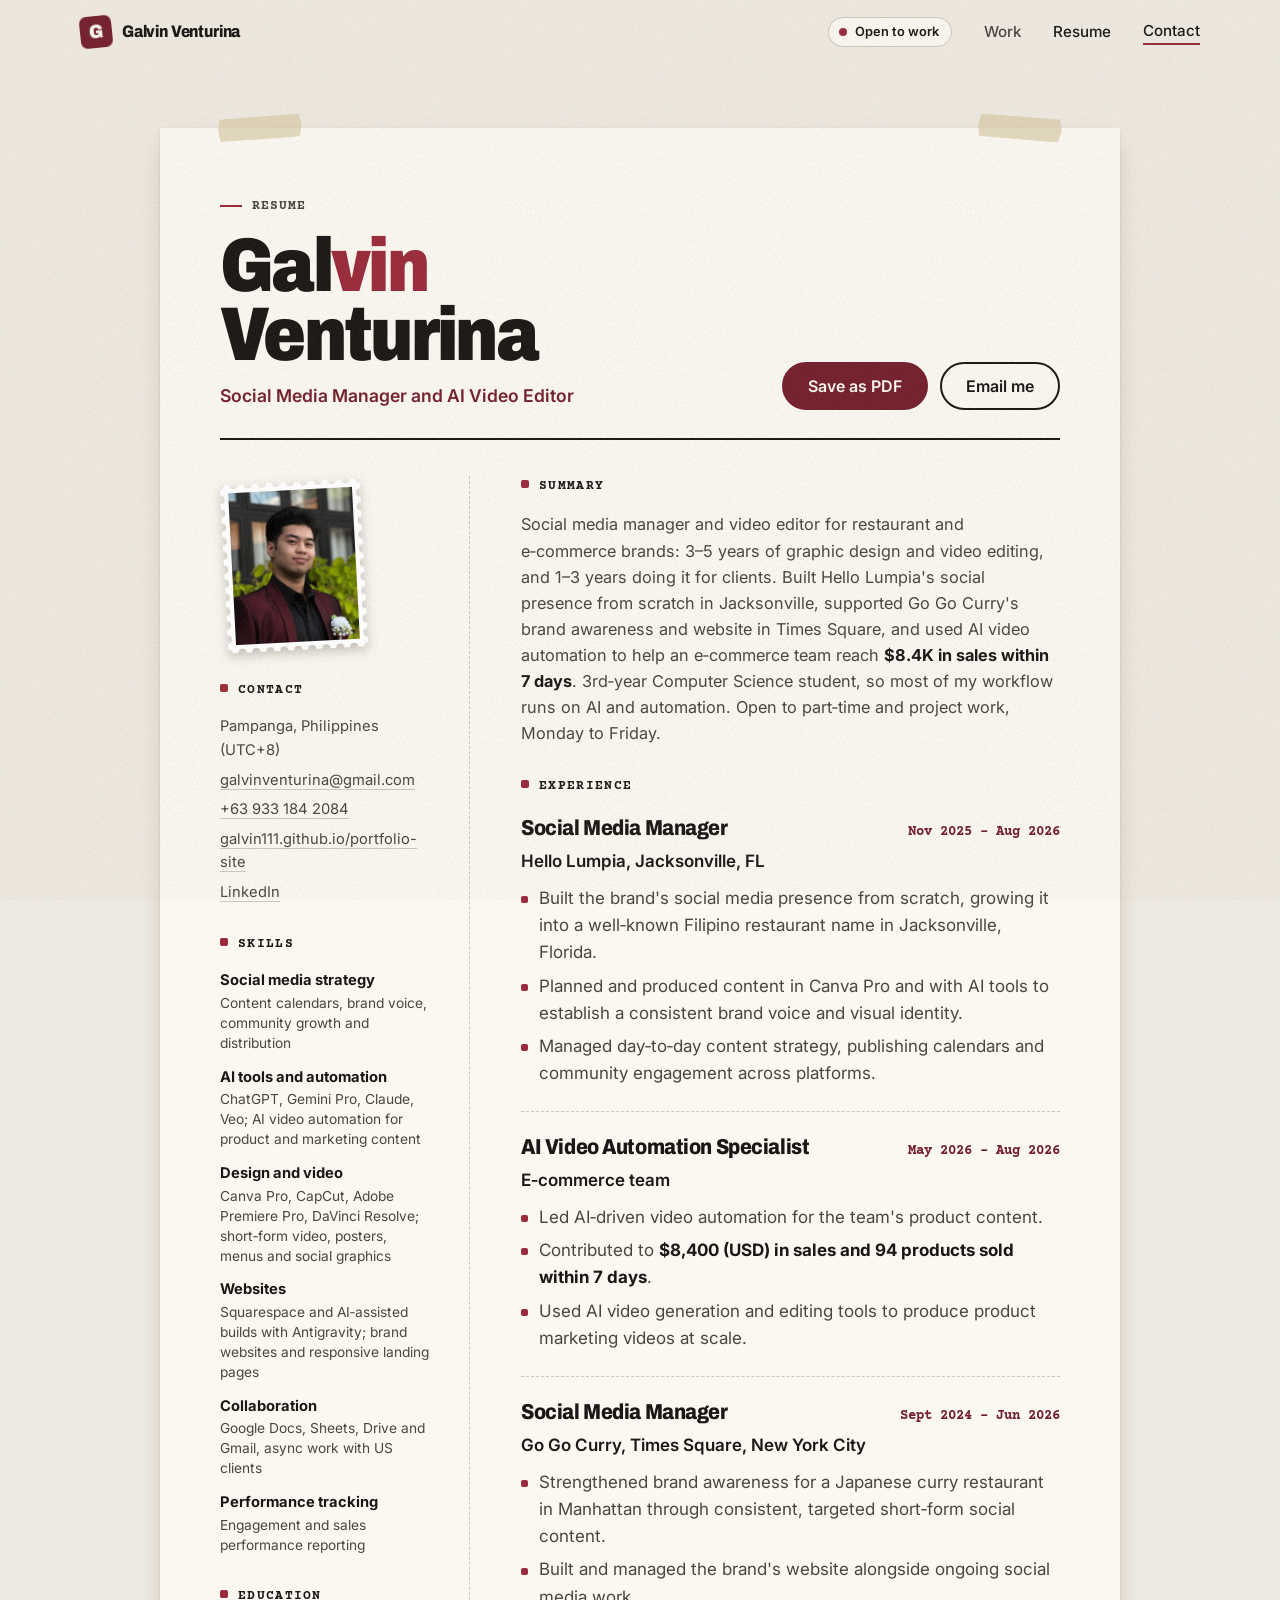
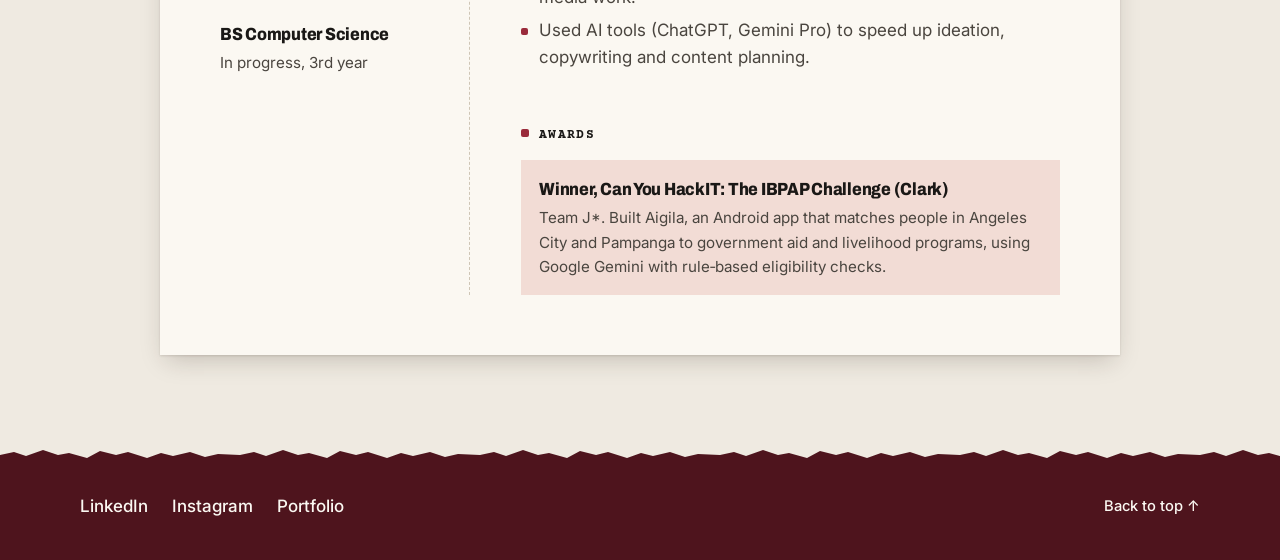
==== commit 75325c55: "Redesign site as a light scrapbook with wine accents New cream paper look across both pages: HD cuto" ====
--- a/resume.html
+++ b/resume.html
@@ -6,7 +6,7 @@
   <title>Galvin Venturina — Resume</title>
   <meta name="description" content="Resume of Galvin Venturina: social media manager and AI video editor based in Pampanga, Philippines. Open to part-time and project work.">
   <link rel="canonical" href="https://galvin111.github.io/portfolio-site/resume.html">
-  <meta name="theme-color" content="#0B0C10">
+  <meta name="theme-color" content="#EFEAE1">
   <meta property="og:type" content="profile">
   <meta property="og:url" content="https://galvin111.github.io/portfolio-site/resume.html">
   <meta property="og:title" content="Galvin Venturina — Resume">
@@ -20,15 +20,16 @@
   <link rel="apple-touch-icon" href="assets/apple-touch-icon.png">
   <link rel="preconnect" href="https://fonts.googleapis.com">
   <link rel="preconnect" href="https://fonts.gstatic.com" crossorigin>
-  <link href="https://fonts.googleapis.com/css2?family=Bricolage+Grotesque:opsz,wght@12..96,400;12..96,600;12..96,800&family=Inter:wght@400;500;600&family=JetBrains+Mono:wght@400;500&display=swap" rel="stylesheet">
-  <link rel="stylesheet" href="styles.css?v=20261109">
+  <link href="https://fonts.googleapis.com/css2?family=Archivo:wdth,wght@75..100,500..900&family=Caveat:wght@500;700&family=Courier+Prime:wght@400;700&family=Inter:wght@400;500;600;700&display=swap" rel="stylesheet">
+  <link rel="stylesheet" href="styles.css?v=20261125c">
 </head>
 <body>
 
   <header class="site-header">
     <div class="wrap header-row">
-      <a href="index.html" class="wordmark">Galvin Venturina</a>
+      <a href="index.html" class="wordmark"><span class="mark" aria-hidden="true">G</span>Galvin Venturina</a>
       <nav class="site-nav" aria-label="Main">
+        <span class="open-pill"><span class="dot" aria-hidden="true"></span>Open to work</span>
         <a href="index.html#work">Work</a>
         <a href="resume.html" aria-current="page">Resume</a>
         <a href="index.html#contact" class="nav-contact">Contact</a>
@@ -38,102 +39,117 @@
 
   <main class="resume-page">
     <div class="wrap resume-wrap">
+      <article class="resume-sheet">
 
-      <div class="resume-top">
-        <div>
-          <h1 class="resume-name">Galvin Venturina</h1>
-          <p class="resume-role">Social Media Manager and AI Video Editor</p>
-          <ul class="resume-contacts">
-            <li>Pampanga, Philippines (UTC+8)</li>
-            <li><a href="mailto:galvinventurina@gmail.com">galvinventurina@gmail.com</a></li>
-            <li><a href="tel:+639331842084">+63 933 184 2084</a></li>
-            <li><a href="https://galvin111.github.io/portfolio-site/">galvin111.github.io/portfolio-site</a></li>
-            <li><a href="https://www.linkedin.com/in/galvin-venturina-35bbb0377/" target="_blank" rel="noopener" data-print="linkedin.com/in/galvin-venturina-35bbb0377">LinkedIn</a></li>
-          </ul>
-        </div>
-        <div class="resume-actions">
-          <button class="btn" type="button" onclick="window.print()">Save as PDF</button>
-          <a class="btn btn-ghost" href="mailto:galvinventurina@gmail.com">Email me</a>
-        </div>
-      </div>
+        <header class="resume-top">
+          <div>
+            <p class="label">Resume</p>
+            <h1 class="resume-name">Gal<span class="accent">vin</span> Venturina</h1>
+            <p class="resume-role">Social Media Manager and AI Video Editor</p>
+          </div>
+          <div class="resume-actions">
+            <button class="btn" type="button" onclick="window.print()">Save as PDF</button>
+            <a class="btn btn-ghost" href="mailto:galvinventurina@gmail.com">Email me</a>
+          </div>
+        </header>
 
-      <section class="r-section">
-        <h2>Summary</h2>
-        <p class="r-summary">Social media manager and video editor for restaurant and e‑commerce brands: 3–5 years of graphic design and video editing, and 1–3 years doing it for clients. Built Hello Lumpia's social presence from scratch in Jacksonville, supported Go Go Curry's brand awareness and website in Times Square, and used AI video automation to help an e‑commerce team reach <strong>$8.4K in sales within 7 days</strong>. 3rd‑year Computer Science student, so most of my workflow runs on AI and automation. Open to part‑time and project work, Monday to Friday.</p>
-      </section>
+        <div class="resume-grid">
+          <aside class="resume-aside">
+            <div class="stamp-photo stamp-photo-sm">
+              <img src="assets/me/portrait-stamp.jpg" alt="Galvin Venturina" width="640" height="800">
+            </div>
 
-      <section class="r-section">
-        <h2>Experience</h2>
-        <div>
-          <div class="job">
-            <div class="job-head">
-              <h3 class="job-role">Social Media Manager</h3>
-              <span class="job-dates">Nov 2025 – Aug 2026</span>
-            </div>
-            <p class="job-org">Hello Lumpia, Jacksonville, FL</p>
-            <ul>
-              <li>Built the brand's social media presence from scratch, growing it into a well‑known Filipino restaurant name in Jacksonville, Florida.</li>
-              <li>Planned and produced content in Canva Pro and with AI tools to establish a consistent brand voice and visual identity.</li>
-              <li>Managed day‑to‑day content strategy, publishing calendars and community engagement across platforms.</li>
-            </ul>
-          </div>
+            <section class="r-block">
+              <h2>Contact</h2>
+              <ul class="resume-contacts">
+                <li>Pampanga, Philippines (UTC+8)</li>
+                <li><a href="mailto:galvinventurina@gmail.com">galvinventurina@gmail.com</a></li>
+                <li><a href="tel:+639331842084">+63 933 184 2084</a></li>
+                <li><a href="https://galvin111.github.io/portfolio-site/">galvin111.github.io/portfolio-site</a></li>
+                <li><a href="https://www.linkedin.com/in/galvin-venturina-35bbb0377/" target="_blank" rel="noopener" data-print="linkedin.com/in/galvin-venturina-35bbb0377">LinkedIn</a></li>
+              </ul>
+            </section>
 
-          <div class="job">
-            <div class="job-head">
-              <h3 class="job-role">AI Video Automation Specialist</h3>
-              <span class="job-dates">May 2026 – Aug 2026</span>
-            </div>
-            <p class="job-org">E‑commerce team</p>
-            <ul>
-              <li>Led AI‑driven video automation for the team's product content.</li>
-              <li>Contributed to <strong>$8,400 (USD) in sales and 94 products sold within 7 days</strong>.</li>
-              <li>Used AI video generation and editing tools to produce product marketing videos at scale.</li>
-            </ul>
-          </div>
+            <section class="r-block">
+              <h2>Skills</h2>
+              <div class="skills">
+                <div><h3>Social media strategy</h3><p>Content calendars, brand voice, community growth and distribution</p></div>
+                <div><h3>AI tools and automation</h3><p>ChatGPT, Gemini Pro, Claude, Veo; AI video automation for product and marketing content</p></div>
+                <div><h3>Design and video</h3><p>Canva Pro, CapCut, Adobe Premiere Pro, DaVinci Resolve; short‑form video, posters, menus and social graphics</p></div>
+                <div><h3>Websites</h3><p>Squarespace and AI‑assisted builds with Antigravity; brand websites and responsive landing pages</p></div>
+                <div><h3>Collaboration</h3><p>Google Docs, Sheets, Drive and Gmail, async work with US clients</p></div>
+                <div><h3>Performance tracking</h3><p>Engagement and sales performance reporting</p></div>
+              </div>
+            </section>
 
-          <div class="job">
-            <div class="job-head">
-              <h3 class="job-role">Social Media Manager</h3>
-              <span class="job-dates">Sept 2024 – Jun 2026</span>
-            </div>
-            <p class="job-org">Go Go Curry, Times Square, New York City</p>
-            <ul>
-              <li>Strengthened brand awareness for a Japanese curry restaurant in Manhattan through consistent, targeted short‑form social content.</li>
-              <li>Built and managed the brand's website alongside ongoing social media work.</li>
-              <li>Used AI tools (ChatGPT, Gemini Pro) to speed up ideation, copywriting and content planning.</li>
-            </ul>
+            <section class="r-block">
+              <h2>Education</h2>
+              <div class="edu">
+                <h3>BS Computer Science</h3>
+                <p>In progress, 3rd year</p>
+              </div>
+            </section>
+          </aside>
+
+          <div class="resume-main">
+            <section class="r-block">
+              <h2>Summary</h2>
+              <p class="r-summary">Social media manager and video editor for restaurant and e‑commerce brands: 3–5 years of graphic design and video editing, and 1–3 years doing it for clients. Built Hello Lumpia's social presence from scratch in Jacksonville, supported Go Go Curry's brand awareness and website in Times Square, and used AI video automation to help an e‑commerce team reach <strong>$8.4K in sales within 7 days</strong>. 3rd‑year Computer Science student, so most of my workflow runs on AI and automation. Open to part‑time and project work, Monday to Friday.</p>
+            </section>
+
+            <section class="r-block">
+              <h2>Experience</h2>
+              <div class="job">
+                <div class="job-head">
+                  <h3 class="job-role">Social Media Manager</h3>
+                  <span class="job-dates">Nov 2025 – Aug 2026</span>
+                </div>
+                <p class="job-org">Hello Lumpia, Jacksonville, FL</p>
+                <ul>
+                  <li>Built the brand's social media presence from scratch, growing it into a well‑known Filipino restaurant name in Jacksonville, Florida.</li>
+                  <li>Planned and produced content in Canva Pro and with AI tools to establish a consistent brand voice and visual identity.</li>
+                  <li>Managed day‑to‑day content strategy, publishing calendars and community engagement across platforms.</li>
+                </ul>
+              </div>
+
+              <div class="job">
+                <div class="job-head">
+                  <h3 class="job-role">AI Video Automation Specialist</h3>
+                  <span class="job-dates">May 2026 – Aug 2026</span>
+                </div>
+                <p class="job-org">E‑commerce team</p>
+                <ul>
+                  <li>Led AI‑driven video automation for the team's product content.</li>
+                  <li>Contributed to <strong>$8,400 (USD) in sales and 94 products sold within 7 days</strong>.</li>
+                  <li>Used AI video generation and editing tools to produce product marketing videos at scale.</li>
+                </ul>
+              </div>
+
+              <div class="job">
+                <div class="job-head">
+                  <h3 class="job-role">Social Media Manager</h3>
+                  <span class="job-dates">Sept 2024 – Jun 2026</span>
+                </div>
+                <p class="job-org">Go Go Curry, Times Square, New York City</p>
+                <ul>
+                  <li>Strengthened brand awareness for a Japanese curry restaurant in Manhattan through consistent, targeted short‑form social content.</li>
+                  <li>Built and managed the brand's website alongside ongoing social media work.</li>
+                  <li>Used AI tools (ChatGPT, Gemini Pro) to speed up ideation, copywriting and content planning.</li>
+                </ul>
+              </div>
+            </section>
+
+            <section class="r-block">
+              <h2>Awards</h2>
+              <div class="edu award">
+                <h3>Winner, Can You HackIT: The IBPAP Challenge (Clark)</h3>
+                <p>Team J*. Built Aigila, an Android app that matches people in Angeles City and Pampanga to government aid and livelihood programs, using Google Gemini with rule‑based eligibility checks.</p>
+              </div>
+            </section>
           </div>
         </div>
-      </section>
 
-      <section class="r-section">
-        <h2>Skills</h2>
-        <div class="skills">
-          <div><h3>Social media strategy</h3><p>Content calendars, brand voice, community growth and distribution</p></div>
-          <div><h3>AI tools and automation</h3><p>ChatGPT, Gemini Pro, Claude, Veo; AI video automation for product and marketing content</p></div>
-          <div><h3>Design and video</h3><p>Canva Pro, CapCut, Adobe Premiere Pro, DaVinci Resolve; short‑form video, posters, menus and social graphics</p></div>
-          <div><h3>Websites</h3><p>Squarespace and AI‑assisted builds with Antigravity; brand websites and responsive landing pages</p></div>
-          <div><h3>Collaboration</h3><p>Google Docs, Sheets, Drive and Gmail, async work with US clients</p></div>
-          <div><h3>Performance tracking</h3><p>Engagement and sales performance reporting</p></div>
-        </div>
-      </section>
-
-      <section class="r-section">
-        <h2>Education</h2>
-        <div class="edu">
-          <h3>BS Computer Science</h3>
-          <p>In progress, 3rd year</p>
-        </div>
-      </section>
-
-      <section class="r-section">
-        <h2>Awards</h2>
-        <div class="edu">
-          <h3>Winner, Can You HackIT: The IBPAP Challenge (Clark)</h3>
-          <p>Team J*. Built Aigila, an Android app that matches people in Angeles City and Pampanga to government aid and livelihood programs, using Google Gemini with rule‑based eligibility checks.</p>
-        </div>
-      </section>
-
+      </article>
     </div>
   </main>
 
@@ -144,6 +160,7 @@
         <li><a href="https://www.instagram.com/vin_vntrn/" target="_blank" rel="noopener">Instagram</a></li>
         <li><a href="index.html">Portfolio</a></li>
       </ul>
+      <a class="to-top" href="#">Back to top ↑</a>
     </div>
   </footer>
 </body>
--- a/styles.css
+++ b/styles.css
@@ -1,330 +1,657 @@
 /* ==========================================================
    Galvin Venturina — portfolio
-   Tokens follow the approved brief: near-black / off-white,
-   navy primary accent, red used sparingly.
-   Type: Bricolage Grotesque (display), Inter (body),
-   JetBrains Mono (small labels and numbers).
+   Scrapbook look: warm paper, ink-black type, wine accent
+   pulled from the burgundy suit in the portrait.
+   Type: Archivo (display), Inter (body),
+   Courier Prime (typewriter labels), Caveat (handwritten notes).
    ========================================================== */
 
 :root {
-  --bg: #0B0C10;
-  --bg-2: #111318;
-  --text: #F5F5F7;
-  --muted: #A6AAB5;
-  --faint: #80858F;        /* 5:1 on both backgrounds, readable at label size */
-  --line: #2A2D35;
-  --navy: #1E3A8A;
-  --navy-hover: #2647A6;
-  --navy-light: #8FA8F0;   /* navy tint for text-on-dark (meets contrast) */
-  --red: #E63946;
-
-  --f-display: "Bricolage Grotesque", "Arial Narrow", system-ui, sans-serif;
+  --paper: #EFEAE1;
+  --paper-2: #E6DFD3;
+  --card: #FBF8F2;          /* polaroids, sheets, receipt, postcard */
+  --ink: #1A1816;
+  --ink-2: #4A453F;         /* body copy on paper */
+  --faint: #6E675E;         /* small meta text, still AA on paper */
+  --line: #CFC6B6;
+  --wine: #74202D;          /* matches the suit + portrait outline */
+  --wine-deep: #4E141D;     /* contact + footer background */
+  --wine-bright: #9A2B3B;   /* accent words, hovers */
+  --blush: #F2DCD5;         /* sticky note */
+  --kraft: #D9C29C;         /* tag + pinboard */
+  --tape: rgba(214, 199, 160, .62);
+  --shadow: 0 1px 2px rgba(40, 28, 16, .12), 0 10px 24px -6px rgba(40, 28, 16, .22);
+
+  --f-display: "Archivo", "Arial Narrow", system-ui, sans-serif;
   --f-body: "Inter", system-ui, -apple-system, "Segoe UI", sans-serif;
-  --f-mono: "JetBrains Mono", ui-monospace, "SFMono-Regular", Menlo, monospace;
+  --f-type: "Courier Prime", "Courier New", ui-monospace, monospace;
+  --f-hand: "Caveat", "Bradley Hand", cursive;
 
   --wrap: 1200px;
   --gutter: clamp(16px, 4vw, 40px);
   --ease: cubic-bezier(.2, .7, .2, 1);
+
+  /* hand-torn top edge used between sections */
+  --torn: url("data:image/svg+xml,%3Csvg xmlns='http://www.w3.org/2000/svg' viewBox='0 0 240 18' preserveAspectRatio='none'%3E%3Cpath d='M0 18V9l14-3 12 4 17-6 15 5 11-2 18 5 13-7 16 4 12-3 19 6 14-5 12 3 17-4 15 5 13-3 22 1v9z'/%3E%3C/svg%3E");
 }
 
 *, *::before, *::after { box-sizing: border-box; }
 html { scroll-behavior: smooth; -webkit-text-size-adjust: 100%; }
 body {
   margin: 0;
-  background: var(--bg);
-  color: var(--text);
+  background: var(--paper);
+  color: var(--ink);
   font-family: var(--f-body);
   font-size: 1.0625rem;
   line-height: 1.6;
   -webkit-font-smoothing: antialiased;
   overflow-x: hidden;
 }
+/* paper grain over everything, photos included, so it all reads as printed */
+body::before {
+  content: ""; position: fixed; inset: 0; z-index: 100; pointer-events: none;
+  background-image: url("data:image/svg+xml,%3Csvg xmlns='http://www.w3.org/2000/svg' width='220' height='220'%3E%3Cfilter id='n'%3E%3CfeTurbulence type='fractalNoise' baseFrequency='.85' numOctaves='3' stitchTiles='stitch'/%3E%3CfeColorMatrix values='0 0 0 0 .3 0 0 0 0 .25 0 0 0 0 .2 .45 0 0 0 -.16'/%3E%3C/filter%3E%3Crect width='100%25' height='100%25' filter='url(%23n)'/%3E%3C/svg%3E");
+  opacity: .5;
+}
 img { max-width: 100%; display: block; }
 a { color: inherit; }
 p { margin: 0 0 1em; }
-h1, h2, h3 { margin: 0; font-family: var(--f-display); font-weight: 800; letter-spacing: -0.03em; }
+h1, h2, h3 { margin: 0; font-family: var(--f-display); font-weight: 800; font-stretch: 88%; letter-spacing: -0.025em; }
 ul, ol { margin: 0; padding: 0; }
-
-:focus-visible { outline: 2px solid var(--navy-light); outline-offset: 3px; border-radius: 4px; }
+strong { font-weight: 700; color: var(--ink); }
+
+:focus-visible { outline: 2.5px solid var(--wine-bright); outline-offset: 3px; border-radius: 3px; }
 
 .wrap { width: 100%; max-width: var(--wrap); margin: 0 auto; padding: 0 var(--gutter); }
 
 .skip-link {
   position: absolute; left: 12px; top: -48px; z-index: 50;
-  background: var(--text); color: var(--bg); padding: 8px 14px; border-radius: 6px; text-decoration: none;
+  background: var(--ink); color: var(--paper); padding: 8px 14px; border-radius: 4px; text-decoration: none;
 }
 .skip-link:focus { top: 12px; }
+
+/* ---------- Shared scrapbook pieces ---------- */
+.accent { color: var(--wine-bright); }
+
+/* typewriter eyebrow above section titles */
+.label {
+  display: inline-flex; align-items: center; gap: 10px;
+  font-family: var(--f-type); font-size: .82rem; font-weight: 700;
+  text-transform: uppercase; letter-spacing: .08em; color: var(--ink-2);
+  margin-bottom: 14px;
+}
+.label::before { content: ""; width: 22px; height: 2px; background: var(--wine-bright); }
+
+/* hand-cut tape strip */
+.polaroid::before, .pinboard .taped::before, .note-index::before, .note-page::before,
+.receipt-wrap::before, .badge-wrap::after, .resume-sheet::before, .resume-sheet::after {
+  content: ""; position: absolute; z-index: 2;
+  width: 84px; height: 24px; background: var(--tape);
+  clip-path: polygon(3% 0, 97% 4%, 100% 50%, 96% 100%, 2% 94%, 0 45%);
+}
+
+/* push pin */
+.pin, .pinboard figure:not(.taped)::after, .note-tag::before {
+  content: ""; position: absolute; z-index: 2; top: -7px; left: 50%; translate: -50% 0;
+  width: 16px; height: 16px; border-radius: 50%;
+  background: radial-gradient(circle at 35% 32%, #D0606F 0 2px, var(--wine-bright) 3px, var(--wine) 60%, #3A0E15);
+  box-shadow: 1px 3px 3px rgba(30, 10, 10, .35);
+}
+
+.scribble { font-family: var(--f-hand); font-weight: 700; color: var(--wine-bright); line-height: 1; margin: 0; }
+
+.section-title { font-size: clamp(2.2rem, 4.8vw, 3.75rem); line-height: 1; margin-bottom: .45em; text-wrap: balance; }
+.lede { font-size: 1.12rem; color: var(--ink-2); max-width: 52ch; margin: 0; }
+
+.text-link {
+  display: inline-block; font-weight: 600; text-decoration: none; color: var(--ink);
+  border-bottom: 2px solid var(--wine-bright); padding-bottom: 2px; transition: color .2s;
+}
+.text-link:hover { color: var(--wine-bright); }
+
+.btn {
+  display: inline-flex; align-items: center; justify-content: center; min-height: 48px; padding: 0 24px;
+  font: 600 1rem var(--f-body); text-decoration: none; border-radius: 999px; cursor: pointer;
+  background: var(--wine); color: var(--card); border: 2px solid var(--wine);
+  transition: background-color .2s, color .2s, translate .2s var(--ease), box-shadow .2s;
+}
+.btn:hover { translate: -2px -2px; box-shadow: 3px 3px 0 var(--ink); background: var(--wine-bright); border-color: var(--wine-bright); }
+.btn-ghost { background: transparent; color: var(--ink); border-color: var(--ink); }
+.btn-ghost:hover { background: var(--card); color: var(--ink); border-color: var(--ink); }
+
+/* sections after the hero start with a torn paper edge */
+.torn, .site-footer { position: relative; }
+.torn::before, .site-footer::before {
+  content: ""; position: absolute; left: 0; right: 0; top: -17px; height: 18px;
+  background-color: inherit;
+  -webkit-mask: var(--torn) 0 0 / 240px 18px repeat-x;
+          mask: var(--torn) 0 0 / 240px 18px repeat-x;
+}
+
+/* scroll-in: things get dropped onto the page */
+@media (prefers-reduced-motion: no-preference) {
+  .js [data-reveal] { opacity: 0; translate: 0 26px; transition: opacity .6s var(--ease), translate .8s var(--ease); }
+  .js [data-reveal].is-in { opacity: 1; translate: 0 0; }
+  .js .notes > :nth-child(2) { transition-delay: .1s; }
+  .js .notes > :nth-child(3) { transition-delay: .2s; }
+  .js .notes > :nth-child(4) { transition-delay: .3s; }
+  .js .terms > :nth-child(2) { transition-delay: .1s; }
+  .js .terms > :nth-child(3) { transition-delay: .2s; }
+}
 
 /* ---------- Header ---------- */
 .site-header {
   position: sticky; top: 0; z-index: 20;
-  background: rgba(11, 12, 16, 0.82);
+  background: rgba(239, 234, 225, .86);
   backdrop-filter: blur(10px); -webkit-backdrop-filter: blur(10px);
-  border-bottom: 1px solid transparent;
+  border-bottom: 1.5px solid transparent;
   transition: border-color .3s;
 }
 .site-header.scrolled { border-bottom-color: var(--line); }
 .header-row { display: flex; align-items: center; justify-content: space-between; height: 64px; }
-.wordmark { font-family: var(--f-display); font-weight: 600; font-size: 1.05rem; text-decoration: none; letter-spacing: -0.01em; }
-.site-nav { display: flex; gap: clamp(16px, 3vw, 32px); font-size: .95rem; }
-.site-nav a { text-decoration: none; color: var(--muted); transition: color .2s; }
-.site-nav a:hover { color: var(--text); }
-.site-nav .nav-contact { color: var(--text); }
-
-/* ---------- Shared bits ---------- */
-.section-title { font-size: clamp(2rem, 4.5vw, 3.25rem); line-height: 1.05; margin-bottom: .6em; }
-.text-link {
-  display: inline-block; font-weight: 500; text-decoration: none; color: var(--navy-light);
-  border-bottom: 1px solid currentColor; padding-bottom: 2px; transition: color .2s;
-}
-.text-link:hover { color: var(--red); }
-
-/* ---------- Hero ---------- */
-.hero { min-height: calc(92vh - 64px); display: flex; align-items: flex-end; padding: 8vh 0 9vh; }
-.hero-line {
-  font-size: clamp(3rem, 8.1vw, 7.4rem);
-  line-height: .92;
-  letter-spacing: -0.035em;
-  font-weight: 800;
-}
-.hero-line .hl { display: block; }
-@media (min-width: 900px) { .hero-line .hl { white-space: nowrap; } }
-.hero-foot {
-  margin-top: clamp(32px, 6vh, 64px);
-  display: flex; align-items: flex-end; justify-content: space-between; gap: 24px; flex-wrap: wrap;
-  border-top: 1px solid var(--line); padding-top: 24px;
-}
-.hero-sub { max-width: 46ch; color: var(--muted); margin: 0; }
-
-/* availability pill: tells a skimming employer the one thing they need first */
-.hero-status {
+.wordmark {
   display: inline-flex; align-items: center; gap: 10px;
-  font-family: var(--f-mono); font-size: .82rem; color: var(--muted);
-  border: 1px solid var(--line); border-radius: 999px; padding: 6px 14px 6px 12px;
-  margin: 0 0 clamp(24px, 4vh, 40px);
-}
-.status-dot { width: 8px; height: 8px; border-radius: 50%; background: var(--red); flex: none; }
-
-/* single page-load moment: the three hero lines rise in sequence */
+  font-family: var(--f-display); font-weight: 800; font-stretch: 88%; font-size: 1.05rem;
+  text-decoration: none; letter-spacing: -0.01em;
+}
+.mark {
+  display: grid; place-items: center; width: 32px; height: 32px; border-radius: 7px;
+  background: var(--wine); color: var(--card);
+  font-weight: 900; font-size: 1.2rem; line-height: 1; transform: rotate(-6deg);
+}
+.site-nav { display: flex; align-items: center; gap: clamp(16px, 3vw, 32px); font-size: .95rem; font-weight: 500; }
+.site-nav a { text-decoration: none; color: var(--ink-2); transition: color .2s; }
+.site-nav a:hover, .site-nav a[aria-current="page"] { color: var(--ink); }
+.site-nav .nav-contact { color: var(--ink); border-bottom: 2px solid var(--wine-bright); }
+.open-pill {
+  display: inline-flex; align-items: center; gap: 8px; padding: 4px 12px 4px 10px;
+  font-size: .8rem; font-weight: 600; color: var(--ink); background: var(--card);
+  border: 1.5px solid var(--line); border-radius: 999px;
+}
+.dot { width: 8px; height: 8px; border-radius: 50%; background: var(--wine-bright); box-shadow: 0 0 0 0 rgba(154, 43, 59, .5); animation: pulse 2.2s infinite; }
+@keyframes pulse { 70% { box-shadow: 0 0 0 7px rgba(154, 43, 59, 0); } 100% { box-shadow: 0 0 0 0 rgba(154, 43, 59, 0); } }
+
+/* ---------- Hero: scrapbook spread ---------- */
+.hero { padding-top: clamp(16px, 3vh, 36px); }
+.hero .wrap { max-width: 1320px; }
+.hero-grid {
+  display: grid; grid-template-columns: minmax(0, .92fr) minmax(0, 1.08fr);
+  gap: clamp(20px, 3vw, 48px); align-items: end;
+}
+
+.hero-portrait { position: relative; align-self: end; }
+.hero-portrait img { width: 100%; max-width: 600px; height: auto; margin: 0 auto; }
+.portrait-name {
+  position: absolute; left: 10%; bottom: 4%; margin: 0;
+  font-family: var(--f-display); font-weight: 900; font-stretch: 80%;
+  font-size: clamp(1.5rem, 2.5vw, 2.3rem); line-height: .82; letter-spacing: -0.02em;
+  color: var(--card); text-shadow: 0 2px 10px rgba(0, 0, 0, .35);
+}
+.portrait-name span {
+  display: block; width: max-content; margin-top: 8px; padding: 3px 7px 2px;
+  font-family: var(--f-type); font-weight: 700; font-size: .3em; letter-spacing: .12em;
+  text-transform: uppercase; color: var(--wine); background: var(--card); text-shadow: none;
+}
+
+.hero-content { padding: clamp(8px, 3vh, 28px) 0 clamp(40px, 7vh, 72px); }
+.hero-head { margin-bottom: 22px; }
+.hero-title { font-size: clamp(2.3rem, 4.3vw, 3.9rem); line-height: .95; font-stretch: 84%; letter-spacing: -0.03em; text-wrap: balance; }
+.hero-where {
+  display: flex; align-items: center; flex-wrap: wrap; gap: 6px; margin: 14px 0 0;
+  font-family: var(--f-type); font-weight: 700; font-size: .85rem; color: var(--ink-2);
+}
+.hero-where svg { width: 17px; height: 17px; fill: none; stroke: var(--wine-bright); stroke-width: 2.2; }
+.hero-where .sep { color: var(--line); }
+/* availability moves from the header into the hero once the nav gets tight */
+.hero-status { display: none; margin: 14px 0 0; }
+
+.hero-intro { max-width: 64ch; }
+.hero-intro p { font-size: .98rem; color: var(--ink-2); margin-bottom: .8em; }
+
+.info { display: grid; grid-template-columns: minmax(0, 1.15fr) minmax(0, .85fr); gap: clamp(20px, 3vw, 40px); margin-top: 24px; }
+.info-title { font-size: 1.2rem; font-stretch: 90%; margin: 0 0 10px; letter-spacing: -0.01em; }
+.info-title ~ .info-title { margin-top: 20px; }
+
+.xp { list-style: none; }
+.xp li { display: grid; grid-template-columns: 3.1rem minmax(0, 1fr); gap: 12px; padding: 10px 0; border-top: 1.5px dashed var(--line); }
+.xp li:first-child { border-top: 0; padding-top: 0; }
+.xp-years { font-family: var(--f-display); font-weight: 900; font-stretch: 85%; font-size: 1.02rem; line-height: 1; color: var(--wine-bright); padding-top: 2px; }
+.xp p { margin: 0; }
+.xp-org { font-weight: 700; font-size: .95rem; line-height: 1.3; }
+.xp-role { font-size: .88rem; color: var(--ink-2); line-height: 1.4; }
+.xp-note { font-size: .84rem; color: var(--faint); line-height: 1.4; margin-top: 2px !important; }
+
+.info-line { font-size: .92rem; color: var(--ink-2); line-height: 1.4; margin: 0; }
+.focus { list-style: none; display: flex; flex-wrap: wrap; gap: 2px 18px; font-size: .92rem; color: var(--ink-2); }
+.focus li { position: relative; padding-left: 15px; line-height: 1.7; white-space: nowrap; }
+.focus li::before { content: ""; position: absolute; left: 0; top: .62em; width: 7px; height: 7px; border-radius: 2px; background: var(--wine-bright); }
+.tools { list-style: none; display: flex; flex-wrap: wrap; gap: 6px; }
+.tools li {
+  font-size: .8rem; font-weight: 600; line-height: 1; color: var(--ink);
+  padding: 7px 11px; background: var(--card); border: 1px solid var(--line); border-radius: 999px;
+}
+
+/* polaroids of real posts */
+.polaroids { position: relative; z-index: 2; display: flex; align-items: flex-start; margin: 40px 0 0 clamp(-170px, -10vw, -40px); padding-right: 14px; }
+.polaroids-note { position: absolute; right: 2%; top: -30px; font-size: 1.45rem; transform: rotate(-3deg); }
+.polaroid {
+  position: relative; flex: 1 1 0; min-width: 0; max-width: 200px; margin-right: -14px;
+  background: var(--card); padding: 9px 9px 0; box-shadow: var(--shadow);
+  color: var(--ink); text-decoration: none;
+  rotate: var(--r, 0deg);
+  transition: rotate .4s var(--ease), scale .4s var(--ease), box-shadow .4s;
+}
+.polaroid:nth-of-type(2) { margin-top: 18px; }
+.polaroid::before { top: -12px; left: 50%; translate: -50% 0; rotate: -4deg; width: 70px; height: 22px; }
+.polaroid img { width: 100%; height: auto; aspect-ratio: 4 / 5; object-fit: cover; background: var(--paper-2); }
+.polaroid-cap { display: block; text-align: center; font-family: var(--f-hand); font-weight: 700; font-size: 1.3rem; line-height: 1; padding: 9px 4px 12px; }
+.polaroid:hover, .polaroid:focus-visible { rotate: 0deg; scale: 1.05; z-index: 3; box-shadow: 0 2px 4px rgba(40, 28, 16, .14), 0 22px 40px -10px rgba(40, 28, 16, .35); }
+
+/* page-load: portrait rises, polaroids drop onto the page */
 @media (prefers-reduced-motion: no-preference) {
-  .js .hero-line .hl { opacity: 0; transform: translateY(0.35em); }
-  .js.loaded .hero-line .hl { opacity: 1; transform: none; transition: opacity .7s var(--ease), transform .9s var(--ease); }
-  .js.loaded .hero-line .hl:nth-child(2) { transition-delay: .12s; }
-  .js.loaded .hero-line .hl:nth-child(3) { transition-delay: .24s; }
-}
-
-/* ---------- About + journey ---------- */
-.journey { padding: clamp(80px, 12vh, 140px) 0; background: var(--bg-2); border-top: 1px solid var(--line); border-bottom: 1px solid var(--line); }
-.journey-grid { display: grid; grid-template-columns: minmax(0, 1.15fr) minmax(0, .85fr); gap: clamp(32px, 6vw, 96px); }
-.lede { font-size: 1.15rem; color: var(--muted); max-width: 52ch; margin-bottom: 3rem; }
-
-.beats { list-style: none; }
-.beat { padding: 28px 0; border-top: 1px solid var(--line); transition: opacity .4s var(--ease); }
-.beat:last-child { border-bottom: 1px solid var(--line); }
-.beat-when { display: block; font-family: var(--f-mono); font-size: .82rem; color: var(--faint); margin-bottom: 8px; transition: color .4s; }
-.beat p { font-family: var(--f-display); font-weight: 600; font-size: clamp(1.4rem, 2.4vw, 1.9rem); line-height: 1.2; letter-spacing: -0.02em; margin: 0; max-width: 26ch; }
-.js .beat { opacity: .38; }
-.js .beat.is-active { opacity: 1; }
-.js .beat.is-active .beat-when { color: var(--red); }
-
-.icon-stage { position: relative; }
-.icon-panel {
-  position: sticky; top: calc(50vh - 170px);
-  display: grid; grid-template-columns: 1fr 1fr; gap: clamp(16px, 2.5vw, 28px);
-  max-width: 340px; margin-left: auto;
-}
-.pi {
-  width: 100%; aspect-ratio: 1; padding: 26%;
-  border: 1px solid var(--line); border-radius: 24px;
-  fill: none; stroke: #33467F; stroke-width: 2.2; stroke-linecap: round; stroke-linejoin: round;
-  transition: stroke .45s var(--ease), fill .45s var(--ease), border-color .45s, background-color .45s, transform .45s var(--ease);
-}
-.pi .pi-dash { stroke-dasharray: 5 4.5; }
-.pi.is-active { stroke: var(--red); fill: rgba(230, 57, 70, .18); border-color: rgba(230, 57, 70, .55); background: rgba(230, 57, 70, .06); transform: scale(1.04); }
-.pi[data-icon="share"].is-active, .pi[data-icon="ring"].is-active { fill: none; }
+  .js .hero-portrait img { animation: rise .9s var(--ease) both; }
+  .js .polaroid { animation: drop .8s var(--ease) both; }
+  .js .polaroid:nth-of-type(1) { animation-delay: .25s; }
+  .js .polaroid:nth-of-type(2) { animation-delay: .38s; }
+  .js .polaroid:nth-of-type(3) { animation-delay: .51s; }
+}
+@keyframes rise { from { opacity: 0; translate: 0 28px; } to { opacity: 1; translate: 0 0; } }
+@keyframes drop { from { opacity: 0; translate: 0 -26px; } to { opacity: 1; translate: 0 0; } }
+
+/* ---------- Story: four pinned notes ---------- */
+.story { padding: clamp(80px, 12vh, 130px) 0 clamp(88px, 13vh, 140px); background-color: var(--paper-2); }
+.notes {
+  list-style: none; display: grid; grid-template-columns: repeat(4, minmax(0, 1fr));
+  gap: clamp(16px, 2.4vw, 30px); align-items: start; margin-top: clamp(40px, 6vh, 64px);
+}
+.note { position: relative; padding: 26px 22px 24px; box-shadow: var(--shadow); rotate: var(--r, 0deg); min-height: 330px; }
+.note:nth-child(1) { --r: -2deg; }
+.note:nth-child(2) { --r: 1.5deg; margin-top: 30px; }
+.note:nth-child(3) { --r: -1deg; margin-top: 8px; }
+.note:nth-child(4) { --r: 2deg; margin-top: 36px; }
+.note-step { display: block; font-family: var(--f-type); font-weight: 700; font-size: .76rem; letter-spacing: .06em; text-transform: uppercase; color: var(--wine); }
+.note-icon { width: 44px; height: 44px; margin: 18px 0 12px; fill: none; stroke: var(--wine-bright); stroke-width: 2.4; stroke-linecap: round; stroke-linejoin: round; }
+.note-title { font-size: 2rem; font-weight: 900; font-stretch: 84%; line-height: 1; margin-bottom: 10px; }
+.note p { font-size: .97rem; color: var(--ink-2); line-height: 1.5; margin: 0; }
+.note .note-tools {
+  margin-top: 16px; padding-top: 12px; border-top: 1.5px dashed rgba(74, 69, 63, .3);
+  font-family: var(--f-type); font-weight: 700; font-size: .8rem; line-height: 1.5; color: var(--ink);
+}
+
+/* each note is a different kind of paper */
+.note-sticky { background: var(--blush); }
+.note-sticky::after { /* curled corner */
+  content: ""; position: absolute; right: 0; bottom: 0; width: 26px; height: 26px;
+  background: linear-gradient(315deg, var(--paper-2) 0 50%, #DDBDB4 50% 100%);
+}
+.note-index {
+  background:
+    linear-gradient(transparent 0 76px, rgba(154, 43, 59, .45) 76px 78px, transparent 78px),
+    repeating-linear-gradient(transparent 0 27px, rgba(74, 69, 63, .12) 27px 28px) 0 78px / 100% calc(100% - 78px) no-repeat,
+    var(--card);
+}
+.note-index::before { top: -12px; left: 50%; translate: -50% 0; rotate: 3deg; }
+.note-page {
+  padding-left: 44px;
+  background:
+    radial-gradient(circle, var(--paper-2) 0 5px, transparent 5.5px) 8px 18px / 14px 92px repeat-y,
+    linear-gradient(90deg, transparent 32px, rgba(154, 43, 59, .35) 32px 33.5px, transparent 33.5px),
+    var(--card);
+}
+.note-page::before { top: -11px; left: 18px; rotate: -8deg; width: 70px; }
+.note-tag { background: var(--kraft); border-radius: 8px; }
+.note-tag::after { /* eyelet */
+  content: ""; position: absolute; top: 14px; right: 16px; width: 14px; height: 14px; border-radius: 50%;
+  background: var(--paper-2); box-shadow: inset 0 0 0 3px #BFA478;
+}
+
+/* working terms as torn-off ticket stubs */
+.terms { display: grid; grid-template-columns: repeat(3, minmax(0, 1fr)); gap: clamp(16px, 2.4vw, 30px); margin: clamp(56px, 8vh, 84px) 0 0; }
+.ticket {
+  position: relative; display: flex; align-items: center; padding: 20px 28px; rotate: var(--r, 0deg);
+  filter: drop-shadow(0 1px 1px rgba(40, 28, 16, .14)) drop-shadow(0 8px 12px rgba(40, 28, 16, .14));
+}
+.ticket:nth-child(1) { --r: -1deg; }
+.ticket:nth-child(2) { --r: .8deg; }
+.ticket:nth-child(3) { --r: -.5deg; }
+.ticket::before { /* paper with a notch bitten out of each end */
+  content: ""; position: absolute; inset: 0; background: var(--card);
+  -webkit-mask: radial-gradient(circle at 0 50%, #0000 11px, #000 11.5px) 0 0 / 51% 100% no-repeat,
+                radial-gradient(circle at 100% 50%, #0000 11px, #000 11.5px) 100% 0 / 51% 100% no-repeat;
+          mask: radial-gradient(circle at 0 50%, #0000 11px, #000 11.5px) 0 0 / 51% 100% no-repeat,
+                radial-gradient(circle at 100% 50%, #0000 11px, #000 11.5px) 100% 0 / 51% 100% no-repeat;
+}
+.ticket dt {
+  position: relative; flex: none; white-space: nowrap; padding-right: 18px; margin-right: 18px; border-right: 2px dashed var(--line);
+  font-family: var(--f-display); font-weight: 900; font-stretch: 80%; font-size: clamp(1.7rem, 2.5vw, 2.15rem); line-height: 1; letter-spacing: -0.02em; color: var(--wine);
+}
+.ticket dd { position: relative; margin: 0; font-size: .92rem; line-height: 1.4; color: var(--ink-2); }
 
 /* ---------- Work ---------- */
-.work { padding: clamp(80px, 12vh, 140px) 0 clamp(40px, 6vh, 80px); }
-.case {
-  display: grid; grid-template-columns: minmax(0, .9fr) minmax(0, 1.1fr);
-  gap: clamp(32px, 5vw, 80px); align-items: start;
-  padding: clamp(40px, 6vh, 64px) 0; border-top: 1px solid var(--line);
-}
-.case-meta { font-family: var(--f-mono); font-size: .82rem; color: var(--faint); margin-bottom: 14px; }
+.work { padding: clamp(80px, 12vh, 130px) 0 clamp(80px, 12vh, 140px); background-color: var(--paper); }
+.section-head-row { display: flex; justify-content: space-between; align-items: flex-end; gap: 24px; flex-wrap: wrap; margin-bottom: clamp(28px, 5vh, 48px); }
+.work-note { font-size: clamp(1.4rem, 2.4vw, 1.8rem); rotate: -3deg; margin-bottom: 18px; }
+
+.case-no {
+  font-family: var(--f-display); font-weight: 900; font-stretch: 75%;
+  font-size: clamp(4rem, 8vw, 6.5rem); line-height: .8; letter-spacing: -0.03em;
+  color: transparent; -webkit-text-stroke: 2px var(--wine); margin: 0 0 14px;
+}
+.case-meta { font-family: var(--f-type); font-weight: 700; font-size: .85rem; color: var(--wine); margin-bottom: 10px; }
 .case-title { font-size: clamp(2.25rem, 5vw, 4rem); line-height: .98; margin-bottom: 10px; }
-.case-ai .case-title { font-size: clamp(1.9rem, 3.8vw, 3rem); }
-.case-where { color: var(--navy-light); font-weight: 500; margin-bottom: 1.4em; }
-.case-text > p:not([class]) { color: var(--muted); max-width: 52ch; }
-.case-list { list-style: none; margin: 1.6em 0 2em; max-width: 52ch; }
-.case-list li { position: relative; padding: 10px 0 10px 22px; border-top: 1px solid var(--line); color: var(--text); font-size: .98rem; }
-.case-list li::before { content: ""; position: absolute; left: 0; top: 1.15em; width: 8px; height: 8px; border-radius: 50%; border: 1.5px solid var(--red); }
-
-/* Instagram-style grid of real posts */
-.feed {
-  display: grid; grid-template-columns: repeat(3, 1fr); gap: 3px;
-  border-radius: 14px; overflow: hidden; background: var(--line);
-}
-.feed figure { margin: 0; aspect-ratio: 4 / 5; overflow: hidden; background: var(--bg-2); }
-.feed img { width: 100%; height: 100%; object-fit: cover; transition: transform .5s var(--ease); }
-.feed figure:hover img { transform: scale(1.04); }
-
-/* E-commerce result */
-.result-card {
-  background: var(--navy); border-radius: 20px; padding: clamp(28px, 4vw, 48px);
-  color: #fff; position: relative; overflow: hidden;
-}
-.result-card::after {
-  content: ""; position: absolute; right: -60px; bottom: -60px; width: 220px; height: 220px; border-radius: 50%;
-  border: 2px dashed rgba(255, 255, 255, .18);
-}
-.result-label { font-family: var(--f-mono); font-size: .85rem; color: rgba(255, 255, 255, .78); max-width: 32ch; margin-bottom: 18px; }
-.result-big { font-family: var(--f-display); font-weight: 800; font-size: clamp(4rem, 11vw, 8.5rem); line-height: .9; letter-spacing: -0.05em; margin: 0 0 28px; }
-.result-row { display: flex; gap: clamp(28px, 6vw, 64px); border-top: 1px solid rgba(255, 255, 255, .22); padding-top: 20px; position: relative; z-index: 1; }
-.result-mid { display: block; font-family: var(--f-display); font-weight: 800; font-size: clamp(2.2rem, 4.5vw, 3.25rem); line-height: 1; letter-spacing: -0.03em; }
-.result-small { display: block; font-size: .9rem; color: rgba(255, 255, 255, .78); margin-top: 6px; }
-.result-card video { width: 100%; border-radius: 12px; margin-top: 24px; }
-
-/* Aigila build */
-.build-card { border: 1px solid var(--line); border-radius: 20px; padding: clamp(28px, 4vw, 48px); background: var(--bg-2); }
-.build-label { font-family: var(--f-mono); font-size: .85rem; color: var(--faint); margin-bottom: 12px; }
-.build-stats { margin: 0; }
-.build-stats div { display: grid; grid-template-columns: 4.75rem minmax(0, 1fr); gap: 20px; align-items: baseline; padding: 20px 0; border-top: 1px solid var(--line); }
-.build-stats div:first-child { border-top: 0; padding-top: 8px; }
-.build-stats dt { font-family: var(--f-display); font-weight: 800; font-size: clamp(2.6rem, 5vw, 3.75rem); line-height: 1; letter-spacing: -0.04em; }
-.build-stats div:first-child dt { color: var(--red); }
-.build-stats dd { margin: 0; color: var(--muted); max-width: 30ch; }
-
-/* ---------- Services ---------- */
-.services { padding: clamp(80px, 12vh, 140px) 0; background: var(--bg-2); border-top: 1px solid var(--line); }
-.service-grid { list-style: none; display: grid; grid-template-columns: repeat(4, minmax(0, 1fr)); gap: clamp(24px, 3vw, 40px); }
-.service { border-top: 1px solid var(--line); padding-top: 24px; display: flex; flex-direction: column; }
-.service-icon { width: 34px; height: 34px; fill: none; stroke: var(--navy-light); stroke-width: 2.2; stroke-linecap: round; stroke-linejoin: round; margin-bottom: 20px; }
-.service-icon .pi-dash { stroke-dasharray: 5 4.5; }
-.service h3 { font-size: 1.35rem; line-height: 1.15; letter-spacing: -0.02em; margin-bottom: 10px; }
-.service p { color: var(--muted); font-size: .98rem; }
-.service .service-tools { margin: auto 0 0; padding-top: 8px; font-family: var(--f-mono); font-size: .78rem; line-height: 1.5; color: var(--faint); }
-
-.terms { margin: clamp(56px, 8vh, 80px) 0 0; display: grid; grid-template-columns: repeat(3, minmax(0, 1fr)); gap: clamp(24px, 3vw, 40px); }
-.terms div { border-top: 1px solid var(--line); padding-top: 20px; }
-.terms dt { font-family: var(--f-display); font-weight: 800; font-size: clamp(1.9rem, 3.4vw, 2.6rem); line-height: 1; letter-spacing: -0.03em; margin-bottom: 10px; }
-.terms dd { margin: 0; color: var(--muted); max-width: 30ch; }
-
-/* ---------- Closing CTA ---------- */
-.cta { padding: clamp(96px, 16vh, 180px) 0; border-top: 1px solid var(--line); }
-.cta-line { font-size: clamp(2.4rem, 6.4vw, 5.75rem); line-height: .98; letter-spacing: -0.04em; max-width: 15ch; }
-.cta-actions { display: flex; flex-wrap: wrap; align-items: center; gap: 14px; margin-top: clamp(32px, 5vh, 48px); }
-.btn {
-  display: inline-flex; align-items: center; justify-content: center; min-height: 48px; padding: 0 24px;
-  font: 500 1rem var(--f-body); text-decoration: none; border-radius: 999px; cursor: pointer;
-  background: var(--navy); color: #fff; border: 1px solid var(--navy); transition: background-color .2s, border-color .2s, color .2s;
-}
-.btn:hover { background: var(--navy-hover); border-color: var(--navy-hover); }
-.btn-ghost { background: transparent; color: var(--text); border-color: var(--line); }
-.btn-ghost:hover { background: transparent; border-color: var(--red); color: var(--text); }
-.copy-status { font-size: .92rem; color: var(--navy-light); min-height: 1.2em; }
-.cta-email { margin-top: 18px; font-family: var(--f-mono); font-size: .9rem; color: var(--faint); }
+.case-title-sm { font-size: clamp(1.7rem, 3vw, 2.4rem); line-height: 1.02; }
+.case-where { color: var(--ink); font-weight: 600; margin-bottom: 1em; }
+.case-desc { color: var(--ink-2); max-width: 52ch; }
+.case-list { list-style: none; margin: 1.4em 0 1.6em; max-width: 52ch; }
+.case-list li { position: relative; padding: 10px 0 10px 22px; border-top: 1px solid var(--line); font-size: .98rem; }
+.case-list li:last-child { border-bottom: 1px solid var(--line); }
+.case-list li::before { content: ""; position: absolute; left: 0; top: 1.05em; width: 9px; height: 9px; border-radius: 2px; background: var(--wine-bright); transform: rotate(45deg); }
+.case-feature {
+  display: inline-block; max-width: 34ch; margin: 0 0 28px; padding: 12px 16px;
+  background: var(--wine); color: var(--card); font-weight: 600; font-size: .95rem; line-height: 1.35;
+  rotate: -1.5deg; box-shadow: var(--shadow);
+}
+.case-feature span { display: block; font-family: var(--f-type); font-size: .74rem; letter-spacing: .08em; text-transform: uppercase; opacity: .8; margin-bottom: 4px; }
+
+/* 01 — case file beside a pinboard of posts */
+.case-lumpia {
+  display: grid; grid-template-columns: minmax(0, .8fr) minmax(0, 1.2fr);
+  gap: clamp(32px, 5vw, 72px); align-items: start;
+}
+.case-file { position: sticky; top: 96px; }
+.pinboard {
+  display: grid; grid-template-columns: repeat(3, minmax(0, 1fr)); gap: clamp(14px, 2vw, 26px);
+  padding: clamp(22px, 3vw, 36px) clamp(16px, 2.5vw, 30px);
+  background: radial-gradient(rgba(90, 62, 30, .16) 1px, transparent 1.6px) 0 0 / 9px 9px, var(--kraft);
+  border-radius: 6px; box-shadow: inset 0 0 0 1px rgba(90, 62, 30, .12), var(--shadow);
+}
+.pinboard figure {
+  position: relative; margin: 0; padding: 6px; background: var(--card); box-shadow: var(--shadow);
+  rotate: var(--r, 0deg); transition: rotate .4s var(--ease), scale .4s var(--ease);
+}
+.pinboard .taped::before { top: -11px; left: 50%; translate: -50% 0; rotate: -5deg; width: 64px; height: 20px; }
+.pinboard img { width: 100%; height: auto; aspect-ratio: 4 / 5; object-fit: cover; background: var(--paper-2); }
+.pinboard figure:hover { rotate: 0deg; scale: 1.06; z-index: 3; }
+
+/* 02 + 03 side by side */
+.case-pair {
+  display: grid; grid-template-columns: repeat(2, minmax(0, 1fr)); gap: clamp(40px, 6vw, 88px);
+  margin-top: clamp(72px, 10vh, 120px); padding-top: clamp(48px, 7vh, 72px); border-top: 1.5px dashed var(--line);
+}
+.case-small .case-no { font-size: clamp(3.2rem, 6vw, 4.8rem); }
+
+/* receipt */
+.receipt-wrap { position: relative; max-width: 420px; margin-top: 32px; rotate: -1.5deg; filter: drop-shadow(0 12px 18px rgba(40, 28, 16, .18)); }
+.receipt-wrap::before { top: -12px; left: 50%; translate: -50% 0; rotate: 3deg; }
+.receipt {
+  --z: 9px;
+  position: relative; background: var(--card); padding: 30px clamp(22px, 4vw, 32px) 46px;
+  font-family: var(--f-type);
+  -webkit-mask: conic-gradient(from -45deg at bottom, #0000, #000 1deg 89deg, #0000 90deg) 50% / calc(2 * var(--z)) 100%;
+          mask: conic-gradient(from -45deg at bottom, #0000, #000 1deg 89deg, #0000 90deg) 50% / calc(2 * var(--z)) 100%;
+}
+.receipt-head { text-align: center; text-transform: uppercase; letter-spacing: .1em; font-weight: 700; font-size: .78rem; line-height: 1.5; padding-bottom: 16px; margin-bottom: 18px; border-bottom: 1.5px dashed var(--ink); }
+.result-label { font-size: .86rem; color: var(--ink-2); max-width: 32ch; margin-bottom: 10px; }
+.result-big { font-family: var(--f-display); font-weight: 900; font-stretch: 80%; font-size: clamp(3.4rem, 7vw, 5.4rem); line-height: .9; letter-spacing: -0.04em; margin: 0 0 22px; }
+.result-row { display: flex; gap: clamp(28px, 6vw, 56px); border-top: 1.5px dashed var(--ink); padding-top: 16px; }
+.result-mid { display: block; font-family: var(--f-display); font-weight: 900; font-stretch: 85%; font-size: clamp(2rem, 4vw, 2.6rem); line-height: 1; letter-spacing: -0.03em; }
+.result-small { display: block; font-size: .85rem; color: var(--ink-2); margin-top: 6px; }
+.receipt-foot { text-align: center; font-size: .76rem; color: var(--faint); margin: 22px 0 0; padding-top: 14px; border-top: 1.5px dashed var(--ink); }
+.receipt-stamp {
+  position: absolute; right: 8%; bottom: 92px;
+  font-family: var(--f-display); font-weight: 900; font-stretch: 85%; font-size: 1.3rem; text-transform: uppercase; letter-spacing: .02em;
+  color: var(--wine-bright); border: 3px solid var(--wine-bright); border-radius: 6px; padding: 2px 10px;
+  rotate: -12deg; opacity: .9;
+}
+.receipt video { width: 100%; margin-top: 20px; }
+
+/* index card */
+.index-card {
+  position: relative; max-width: 440px; margin-top: 32px; padding: 18px 26px 26px;
+  rotate: 1.5deg; box-shadow: var(--shadow);
+  background:
+    linear-gradient(transparent 0 62px, rgba(154, 43, 59, .5) 62px 64px, transparent 64px),
+    repeating-linear-gradient(transparent 0 31px, rgba(74, 69, 63, .13) 31px 32px) 0 64px / 100% calc(100% - 64px) no-repeat,
+    var(--card);
+}
+.index-card-title { font-family: var(--f-hand); font-weight: 700; font-size: 2.3rem; line-height: 1; color: var(--wine-bright); height: 46px; margin: 0 0 14px; }
+.index-card-title span { font-size: .6em; color: var(--faint); }
+.index-card ul { list-style: none; }
+.index-card li { position: relative; padding-left: 18px; font-family: var(--f-type); font-size: .92rem; line-height: 32px; color: var(--ink); }
+.index-card li::before { content: "–"; position: absolute; left: 0; color: var(--wine-bright); }
+
+/* 04 — hackathon lanyard badge, taped to the page */
+.case-build {
+  display: grid; grid-template-columns: minmax(0, 1.1fr) minmax(0, .9fr); gap: clamp(40px, 6vw, 88px); align-items: center;
+  margin-top: clamp(72px, 10vh, 120px); padding-top: clamp(48px, 7vh, 72px); border-top: 1.5px dashed var(--line);
+}
+.case-build .case-no { font-size: clamp(3.2rem, 6vw, 4.8rem); }
+.badge-wrap { position: relative; justify-self: center; width: min(100%, 360px); padding-top: 104px; rotate: 2.5deg; transform-origin: 50% 0; }
+.badge-wrap::before { /* strap */
+  content: ""; position: absolute; top: 6px; left: 50%; translate: -50% 0; width: 26px; height: 110px;
+  background: var(--wine); box-shadow: inset 3px 0 0 var(--wine-deep), inset -3px 0 0 var(--wine-deep);
+}
+.badge-wrap::after { top: 0; left: 50%; translate: -50% 0; rotate: -6deg; width: 72px; }
+.badge { position: relative; background: var(--card); border-radius: 16px; padding-bottom: 20px; box-shadow: var(--shadow); }
+.badge::before { /* clip */
+  content: ""; position: absolute; z-index: 2; top: -16px; left: 50%; translate: -50% 0; width: 44px; height: 30px; border-radius: 8px;
+  background: linear-gradient(180deg, #E2DFD9, #9E9A93); box-shadow: inset 0 0 0 2px rgba(0, 0, 0, .12), 0 2px 3px rgba(0, 0, 0, .25);
+}
+.badge-event {
+  margin: 0; padding: 30px 24px 16px; background: var(--wine); color: var(--card); border-radius: 16px 16px 0 0;
+  font-family: var(--f-type); font-weight: 700; font-size: .86rem; letter-spacing: .1em; text-transform: uppercase; line-height: 1.35;
+}
+.badge-event span { display: block; font-size: .72rem; opacity: .8; }
+.badge-win {
+  margin: 20px 24px 4px; font-family: var(--f-display); font-weight: 900; font-stretch: 75%;
+  font-size: clamp(3.4rem, 6vw, 4.5rem); line-height: .85; letter-spacing: -0.03em; text-transform: uppercase; color: var(--wine-bright);
+}
+.badge-team { margin: 0 24px 8px; font-family: var(--f-hand); font-weight: 700; font-size: 1.55rem; line-height: 1.1; color: var(--ink); }
+.badge-team span { font-size: .78em; color: var(--faint); }
+.build-stats { margin: 0 24px; }
+.build-stats div { display: grid; grid-template-columns: 3.2rem minmax(0, 1fr); gap: 14px; align-items: center; padding: 11px 0; border-top: 1.5px dashed var(--line); }
+.build-stats dt { font-family: var(--f-display); font-weight: 900; font-stretch: 80%; font-size: 2.3rem; line-height: 1; letter-spacing: -0.03em; }
+.build-stats dd { margin: 0; font-size: .9rem; line-height: 1.4; color: var(--ink-2); }
+
+/* ---------- Contact: postcard ---------- */
+.contact { padding: clamp(90px, 13vh, 150px) 0 clamp(64px, 10vh, 110px); background-color: var(--wine-deep); }
+.postcard {
+  position: relative; display: grid; grid-template-columns: minmax(0, 1.15fr) minmax(0, .85fr);
+  gap: clamp(28px, 4vw, 56px); max-width: 1100px; margin: 0 auto;
+  padding: clamp(32px, 4.5vw, 60px); background: var(--card); rotate: -1deg;
+  box-shadow: 0 30px 60px -24px rgba(0, 0, 0, .55);
+}
+.postcard::before { /* airmail border */
+  content: ""; position: absolute; inset: 0; pointer-events: none;
+  border: 9px solid transparent;
+  border-image: repeating-linear-gradient(-45deg, var(--wine-bright) 0 12px, transparent 12px 24px, var(--ink) 24px 36px, transparent 36px 48px) 9;
+}
+.cta-line { font-size: clamp(2.2rem, 4.6vw, 4rem); font-weight: 900; font-stretch: 84%; line-height: .98; letter-spacing: -0.03em; max-width: 14ch; }
+.cta-actions { display: flex; flex-wrap: wrap; align-items: center; gap: 12px; margin-top: clamp(28px, 4vh, 40px); }
+.copy-status { font-size: .92rem; font-weight: 600; color: var(--wine); min-height: 1.2em; }
+
+.pc-address { display: flex; flex-direction: column; justify-content: space-between; gap: 32px; padding-left: clamp(24px, 3vw, 44px); border-left: 1.5px solid var(--line); }
+.pc-top { display: flex; justify-content: flex-end; align-items: flex-start; gap: 22px; }
+.postmark {
+  position: relative; display: grid; place-content: center; text-align: center; flex: none;
+  width: 116px; height: 116px; border-radius: 50%; border: 3px double var(--wine-bright);
+  color: var(--wine-bright); font-family: var(--f-type); rotate: -12deg; margin-top: 18px;
+}
+.postmark span { font-size: .58rem; font-weight: 700; letter-spacing: .05em; text-transform: uppercase; }
+.postmark strong { color: inherit; font-family: var(--f-display); font-weight: 900; font-stretch: 85%; font-size: 1.35rem; line-height: 1.15; }
+.postmark::after { /* cancellation waves */
+  content: ""; position: absolute; right: 88%; top: 26%; width: 110px; height: 50px; opacity: .8;
+  background: url("data:image/svg+xml,%3Csvg xmlns='http://www.w3.org/2000/svg' viewBox='0 0 110 50' fill='none' stroke='%239A2B3B' stroke-width='2.5'%3E%3Cpath d='M0 6q7-6 14 0t14 0 14 0 14 0 14 0 14 0 14 0 14 0M0 19q7-6 14 0t14 0 14 0 14 0 14 0 14 0 14 0 14 0M0 32q7-6 14 0t14 0 14 0 14 0 14 0 14 0 14 0 14 0M0 45q7-6 14 0t14 0 14 0 14 0 14 0 14 0 14 0 14 0'/%3E%3C/svg%3E") no-repeat;
+}
+
+/* perforated postage stamp with the portrait inside.
+   Sizes stay multiples of 14px so the holes land evenly on every edge. */
+.stamp-photo {
+  position: relative; flex: none; width: 126px; height: 154px; padding: 8px; rotate: 4deg;
+  filter: drop-shadow(0 4px 6px rgba(40, 28, 16, .28));
+}
+.stamp-photo::before {
+  content: ""; position: absolute; inset: 0; background: #fff;
+  -webkit-mask: radial-gradient(circle, #0000 0 4px, #000 4.5px) -7px -7px / 14px 14px;
+          mask: radial-gradient(circle, #0000 0 4px, #000 4.5px) -7px -7px / 14px 14px;
+}
+.stamp-photo img { position: relative; width: 100%; height: 100%; object-fit: cover; object-position: 50% 20%; }
+
+.pc-lines { margin: 0; }
+.pc-lines div { display: grid; grid-template-columns: 3.4rem minmax(0, 1fr); align-items: baseline; gap: 8px; padding: 10px 0 6px; border-bottom: 1.5px solid var(--line); }
+.pc-lines dt { font-family: var(--f-type); font-weight: 700; font-size: .76rem; letter-spacing: .08em; text-transform: uppercase; color: var(--wine); }
+.pc-lines dd { margin: 0; font-family: var(--f-hand); font-weight: 700; font-size: 1.45rem; line-height: 1.15; overflow-wrap: anywhere; }
+.pc-lines a { text-decoration: none; color: var(--ink); }
+.pc-lines a:hover { color: var(--wine-bright); }
 
 /* ---------- Footer ---------- */
-.site-footer { border-top: 1px solid var(--line); padding: 28px 0 36px; }
-.footer-row { display: flex; justify-content: space-between; align-items: center; gap: 16px; flex-wrap: wrap; }
+.site-footer { padding: 30px 0 40px; background-color: var(--wine-deep); color: var(--card); }
+.footer-row { display: flex; justify-content: space-between; align-items: center; gap: 16px 28px; flex-wrap: wrap; }
 .socials { list-style: none; display: flex; gap: 24px; }
-.socials a { text-decoration: none; color: var(--muted); }
-.socials a:hover { color: var(--text); }
-.local-time { margin: 0; font-family: var(--f-mono); font-size: .82rem; color: var(--faint); }
+.socials a, .to-top { text-decoration: none; color: var(--card); font-weight: 500; }
+.socials a:hover, .to-top:hover { text-decoration: underline; text-underline-offset: 4px; }
+.local-time { margin: 0; font-family: var(--f-type); font-size: .85rem; color: rgba(251, 248, 242, .75); }
+.to-top { font-size: .92rem; }
 
 /* ---------- Responsive ---------- */
+@media (max-width: 1080px) {
+  .hero-grid { grid-template-columns: minmax(0, .85fr) minmax(0, 1.15fr); }
+  .notes { grid-template-columns: repeat(2, minmax(0, 1fr)); gap: 40px 28px; }
+  .note { min-height: 0; }
+  .note:nth-child(n) { margin-top: 0; }
+  .note:nth-child(even) { margin-top: 24px; }
+  .terms { grid-template-columns: 1fr; max-width: 560px; }
+}
 @media (max-width: 900px) {
-  .journey-grid { grid-template-columns: 1fr; }
-  .icon-stage { order: -1; position: sticky; top: 64px; z-index: 5; background: var(--bg-2); padding: 12px 0; margin: 0 calc(var(--gutter) * -1); padding-left: var(--gutter); padding-right: var(--gutter); }
-  .icon-panel { position: static; grid-template-columns: repeat(4, 1fr); max-width: 320px; margin: 0; gap: 10px; }
-  .pi { border-radius: 14px; padding: 24%; }
-  .journey-copy { display: contents; }
-  .journey-copy .section-title { order: -3; }
-  .journey-copy .lede { order: -2; margin-bottom: 1.5rem; }
-  .beats { order: 0; }
-  .case { grid-template-columns: 1fr; }
-}
-@media (max-width: 1000px) {
-  .service-grid { grid-template-columns: repeat(2, minmax(0, 1fr)); row-gap: 40px; }
-}
-@media (max-width: 640px) {
-  .service-grid, .terms { grid-template-columns: 1fr; }
-  .service-grid { row-gap: 32px; }
-  .terms { gap: 24px; }
-  .build-stats div { grid-template-columns: 4.25rem minmax(0, 1fr); gap: 16px; }
+  .open-pill { display: none; }
+  .hero-status { display: inline-flex; }
+
+  /* hero stacks: name, photo, then the rest */
+  .hero-grid { grid-template-columns: 1fr; gap: 0; }
+  .hero-content { display: contents; }
+  .hero-head { order: 0; margin-bottom: 18px; }
+  .hero-portrait { order: 1; width: min(80%, 380px); margin: 0 auto 32px; }
+  .hero-portrait::after { /* tape over the flat bottom of the cutout */
+    content: ""; position: absolute; left: -6%; right: -6%; bottom: -10px; height: 26px;
+    background: var(--tape); clip-path: polygon(1% 0, 99% 8%, 100% 55%, 98% 100%, 0 92%, 1% 45%);
+  }
+  .hero-intro { order: 2; }
+  .info { order: 3; }
+  .polaroids { order: 4; margin: 52px 0 64px; }
+  .polaroids-note { right: 4%; }
+
+  .case-lumpia, .case-pair, .case-build { grid-template-columns: 1fr; }
+  .case-file { position: static; }
+  .postcard { grid-template-columns: 1fr; rotate: -.6deg; }
+  .pc-address { padding-left: 0; border-left: 0; padding-top: 28px; border-top: 1.5px solid var(--line); }
+  .pc-top { justify-content: space-between; }
+  .postmark::after { display: none; }
 }
 @media (max-width: 560px) {
   body { font-size: 1rem; }
   .site-nav { gap: 16px; font-size: .9rem; }
-  .wordmark { font-size: .98rem; }
-  .hero { min-height: auto; padding: 14vh 0 8vh; }
-  .hero-line { font-size: clamp(2.6rem, 12.5vw, 4rem); }
-  .feed { gap: 2px; border-radius: 10px; }
+  .wordmark { font-size: 0; gap: 0; } /* just the G mark on small phones */
+  .info { grid-template-columns: 1fr; gap: 24px; }
+  .polaroid { padding: 6px 6px 0; margin-right: -10px; }
+  .polaroid-cap { font-size: 1.05rem; padding: 7px 2px 9px; }
+  .polaroids-note { font-size: 1.2rem; top: -28px; }
+  .notes { grid-template-columns: 1fr; gap: 36px; }
+  .note:nth-child(even) { margin-top: 0; }
+  .pinboard { gap: 10px; padding: 18px 12px; }
+  .pinboard figure { padding: 4px; }
+  .receipt-stamp { font-size: 1.05rem; bottom: 98px; }
+  .postmark { width: 98px; height: 98px; }
+  .postmark strong { font-size: 1.1rem; }
+  .footer-row { flex-direction: column; align-items: flex-start; }
 }
 
 @media (prefers-reduced-motion: reduce) {
   html { scroll-behavior: auto; }
-  *, *::before, *::after { transition-duration: .01ms !important; animation-duration: .01ms !important; }
+  *, *::before, *::after { transition-duration: .01ms !important; animation-duration: .01ms !important; animation-iteration-count: 1 !important; }
 }
 
 /* ==========================================================
    Resume page
    ========================================================== */
-.resume-page { padding: clamp(48px, 8vh, 96px) 0 clamp(64px, 10vh, 120px); }
-.resume-wrap { max-width: 860px; }
-.resume-top { display: flex; justify-content: space-between; align-items: center; gap: 16px; flex-wrap: wrap; margin-bottom: clamp(40px, 6vh, 64px); }
-.resume-name { font-size: clamp(2.6rem, 7vw, 4.75rem); line-height: .95; letter-spacing: -0.045em; }
-.resume-role { font-size: 1.15rem; color: var(--navy-light); font-weight: 500; margin: 12px 0 20px; }
-.resume-contacts { list-style: none; display: flex; flex-wrap: wrap; gap: 8px 24px; color: var(--muted); font-size: .95rem; }
-.resume-contacts a { text-decoration: none; border-bottom: 1px solid var(--line); }
-.resume-contacts a:hover { color: var(--text); border-color: var(--red); }
-.r-section { padding: 32px 0; border-top: 1px solid var(--line); display: grid; grid-template-columns: 180px minmax(0, 1fr); gap: 24px; }
-.r-section h2 { font-family: var(--f-mono); font-weight: 500; font-size: .85rem; letter-spacing: 0; color: var(--faint); padding-top: 6px; }
-.r-summary { color: var(--text); font-size: 1.05rem; max-width: 62ch; margin: 0; }
-.job + .job { margin-top: 32px; }
+.resume-page { padding: clamp(40px, 7vh, 88px) 0 clamp(80px, 12vh, 130px); }
+.resume-wrap { max-width: 1040px; }
+.resume-sheet { position: relative; background: var(--card); padding: clamp(28px, 5vw, 60px); box-shadow: var(--shadow); }
+.resume-sheet::before { top: -12px; left: 6%; rotate: -5deg; }
+.resume-sheet::after { top: -12px; right: 6%; rotate: 4deg; }
+.resume-top {
+  display: grid; grid-template-columns: minmax(0, 1fr) auto; align-items: end; gap: 20px 32px;
+  padding-bottom: 28px; margin-bottom: 36px; border-bottom: 2.5px solid var(--ink);
+}
+.resume-name { font-size: clamp(2.6rem, 7vw, 4.75rem); line-height: .92; font-weight: 900; font-stretch: 84%; letter-spacing: -0.035em; }
+.resume-role { font-size: 1.1rem; color: var(--wine); font-weight: 600; margin: 12px 0 0; }
+.resume-actions { display: flex; gap: 12px; flex-wrap: wrap; }
+
+.resume-grid { display: grid; grid-template-columns: 250px minmax(0, 1fr); gap: clamp(28px, 4vw, 52px); }
+.resume-aside { padding-right: clamp(20px, 3vw, 36px); border-right: 1.5px dashed var(--line); }
+.resume-aside .stamp-photo { margin: 6px 0 30px 4px; width: 140px; height: 168px; rotate: -3deg; }
+.r-block + .r-block { margin-top: 30px; }
+.r-block h2 {
+  font-family: var(--f-type); font-weight: 700; font-stretch: normal; font-size: .82rem; letter-spacing: .1em;
+  text-transform: uppercase; color: var(--ink); margin-bottom: 14px;
+}
+.r-block h2::before { content: ""; display: inline-block; width: 8px; height: 8px; border-radius: 2px; background: var(--wine-bright); margin-right: 10px; vertical-align: 1px; }
+.resume-contacts { list-style: none; display: grid; gap: 6px; color: var(--ink-2); font-size: .92rem; }
+.resume-contacts a { text-decoration: none; border-bottom: 1.5px solid var(--line); overflow-wrap: anywhere; }
+.resume-contacts a:hover { color: var(--ink); border-color: var(--wine-bright); }
+.skills { display: grid; gap: 12px; }
+.skills h3 { font-family: var(--f-body); font-weight: 700; font-stretch: normal; font-size: .92rem; letter-spacing: 0; margin-bottom: 1px; }
+.skills p { color: var(--ink-2); font-size: .86rem; line-height: 1.45; margin: 0; }
+.edu h3 { font-size: 1.1rem; letter-spacing: -0.015em; }
+.edu p { color: var(--ink-2); font-size: .95rem; margin: 2px 0 14px; }
+.edu p:last-child { margin-bottom: 0; }
+.award { padding: 16px 18px; background: var(--blush); }
+
+.r-summary { color: var(--ink-2); font-size: 1.02rem; max-width: 64ch; margin: 0; }
+.job { padding: 18px 0; border-top: 1.5px dashed var(--line); }
+.job:first-of-type { border-top: 0; padding-top: 0; }
 .job-head { display: flex; justify-content: space-between; gap: 16px; flex-wrap: wrap; align-items: baseline; }
 .job-role { font-size: 1.35rem; letter-spacing: -0.02em; }
-.job-dates { font-family: var(--f-mono); font-size: .85rem; color: var(--faint); white-space: nowrap; }
-.job-org { color: var(--navy-light); font-weight: 500; margin: 4px 0 10px; }
+.job-dates { font-family: var(--f-type); font-weight: 700; font-size: .85rem; color: var(--wine); white-space: nowrap; }
+.job-org { color: var(--ink); font-weight: 600; margin: 2px 0 10px; }
 .job ul { list-style: none; }
-.job li { position: relative; padding-left: 18px; color: var(--muted); margin: 6px 0; max-width: 64ch; }
-.job li::before { content: ""; position: absolute; left: 0; top: .7em; width: 6px; height: 6px; border-radius: 50%; background: var(--red); }
-.job li strong { color: var(--text); font-weight: 600; }
-.skills { display: grid; grid-template-columns: repeat(2, minmax(0, 1fr)); gap: 18px 32px; }
-.skills h3 { font-family: var(--f-body); font-weight: 600; font-size: 1rem; letter-spacing: 0; margin-bottom: 4px; }
-.skills p { color: var(--muted); font-size: .95rem; margin: 0; }
-.edu h3 { font-size: 1.2rem; letter-spacing: -0.015em; }
-.edu p { color: var(--muted); margin: 4px 0 16px; }
-.resume-actions { display: flex; gap: 12px; flex-wrap: wrap; }
-@media (max-width: 640px) {
-  .r-section { grid-template-columns: 1fr; gap: 12px; }
-  .skills { grid-template-columns: 1fr; }
-}
-/* "Save as PDF": one tight page an employer can attach, not three half-empty ones */
+.job li { position: relative; padding-left: 18px; color: var(--ink-2); margin: 6px 0; max-width: 64ch; }
+.job li::before { content: ""; position: absolute; left: 0; top: .66em; width: 7px; height: 7px; border-radius: 2px; background: var(--wine-bright); }
+
+@media (max-width: 760px) {
+  .resume-top { grid-template-columns: 1fr; align-items: start; }
+  .resume-grid { grid-template-columns: 1fr; }
+  .resume-aside { padding-right: 0; border-right: 0; padding-bottom: 28px; border-bottom: 1.5px dashed var(--line); }
+}
+/* "Save as PDF": one tight page an employer can attach */
 @page { margin: 12mm 14mm; }
 @media print {
-  :root { --bg: #fff; --bg-2: #fff; --text: #111; --muted: #333; --faint: #555; --line: #ccc; --navy-light: #1E3A8A; }
-  html { font-size: 11.5px; }
-  .site-header, .resume-actions, .site-footer { display: none !important; }
+  :root { --paper: #fff; --paper-2: #fff; --card: #fff; --ink: #111; --ink-2: #333; --faint: #555; --line: #bbb; }
+  html { font-size: 12.2px; }
+  body::before, .resume-sheet::before, .resume-sheet::after, .site-footer::before { display: none !important; }
+  .site-header, .resume-actions, .site-footer, .resume-top .label { display: none !important; }
   body { font-size: 1rem; line-height: 1.42; }
   .resume-page { padding: 0; }
   .resume-wrap { max-width: none; padding: 0; }
-  .resume-top { margin-bottom: 10px; }
-  .resume-name { font-size: 2.9rem; }
-  .resume-role { margin: 6px 0 10px; }
-  .resume-contacts { gap: 4px 18px; }
-  .r-section { padding: 10px 0; grid-template-columns: 92px minmax(0, 1fr); gap: 16px; break-inside: auto; }
-  .r-section h2 { padding-top: 2px; }
-  .r-summary, .job li { max-width: none; }
-  .job { break-inside: avoid; }
-  .job + .job { margin-top: 12px; }
-  .job-role { font-size: 1.25rem; }
-  .job-org { margin: 2px 0 4px; }
-  .job li { margin: 2px 0; }
-  .skills { grid-template-columns: repeat(3, minmax(0, 1fr)); gap: 8px 20px; }
-  .edu h3 { font-size: 1.1rem; }
-  .edu p { margin: 2px 0 6px; }
+  .resume-sheet { box-shadow: none; padding: 0; }
+  .resume-top { padding-bottom: 14px; margin-bottom: 18px; border-bottom-width: 2px; }
+  .resume-name { font-size: 3.6rem; }
+  .resume-role { margin-top: 6px; }
+  .resume-grid { grid-template-columns: 28% minmax(0, 1fr); gap: 28px; }
+  .resume-aside { padding: 0 22px 0 0; border-right: 1.5px dashed var(--line); border-bottom: 0; }
+  .resume-aside .stamp-photo { width: 98px; height: 126px; margin: 2px 0 18px 2px; filter: none; }
+  .r-block + .r-block { margin-top: 18px; }
+  .r-block h2 { margin-bottom: 8px; }
+  .resume-contacts { gap: 3px; }
+  .skills { gap: 7px; }
+  .r-summary { font-size: 1rem; max-width: none; }
+  .job { padding: 10px 0; }
+  .job-role { font-size: 1.2rem; }
+  .job-org { margin: 1px 0 4px; }
+  .job li { margin: 2px 0; max-width: none; }
+  .award { background: none; padding: 0; }
+  .r-block h2, .job-head { break-after: avoid; }
+  .job, .skills > div, .edu { break-inside: avoid; }
   /* print the full LinkedIn address instead of the word "LinkedIn" */
   .resume-contacts a[data-print] { font-size: 0; }
-  .resume-contacts a[data-print]::after { content: attr(data-print); font-size: .95rem; }
-}
+  .resume-contacts a[data-print]::after { content: attr(data-print); font-size: .92rem; }
+}
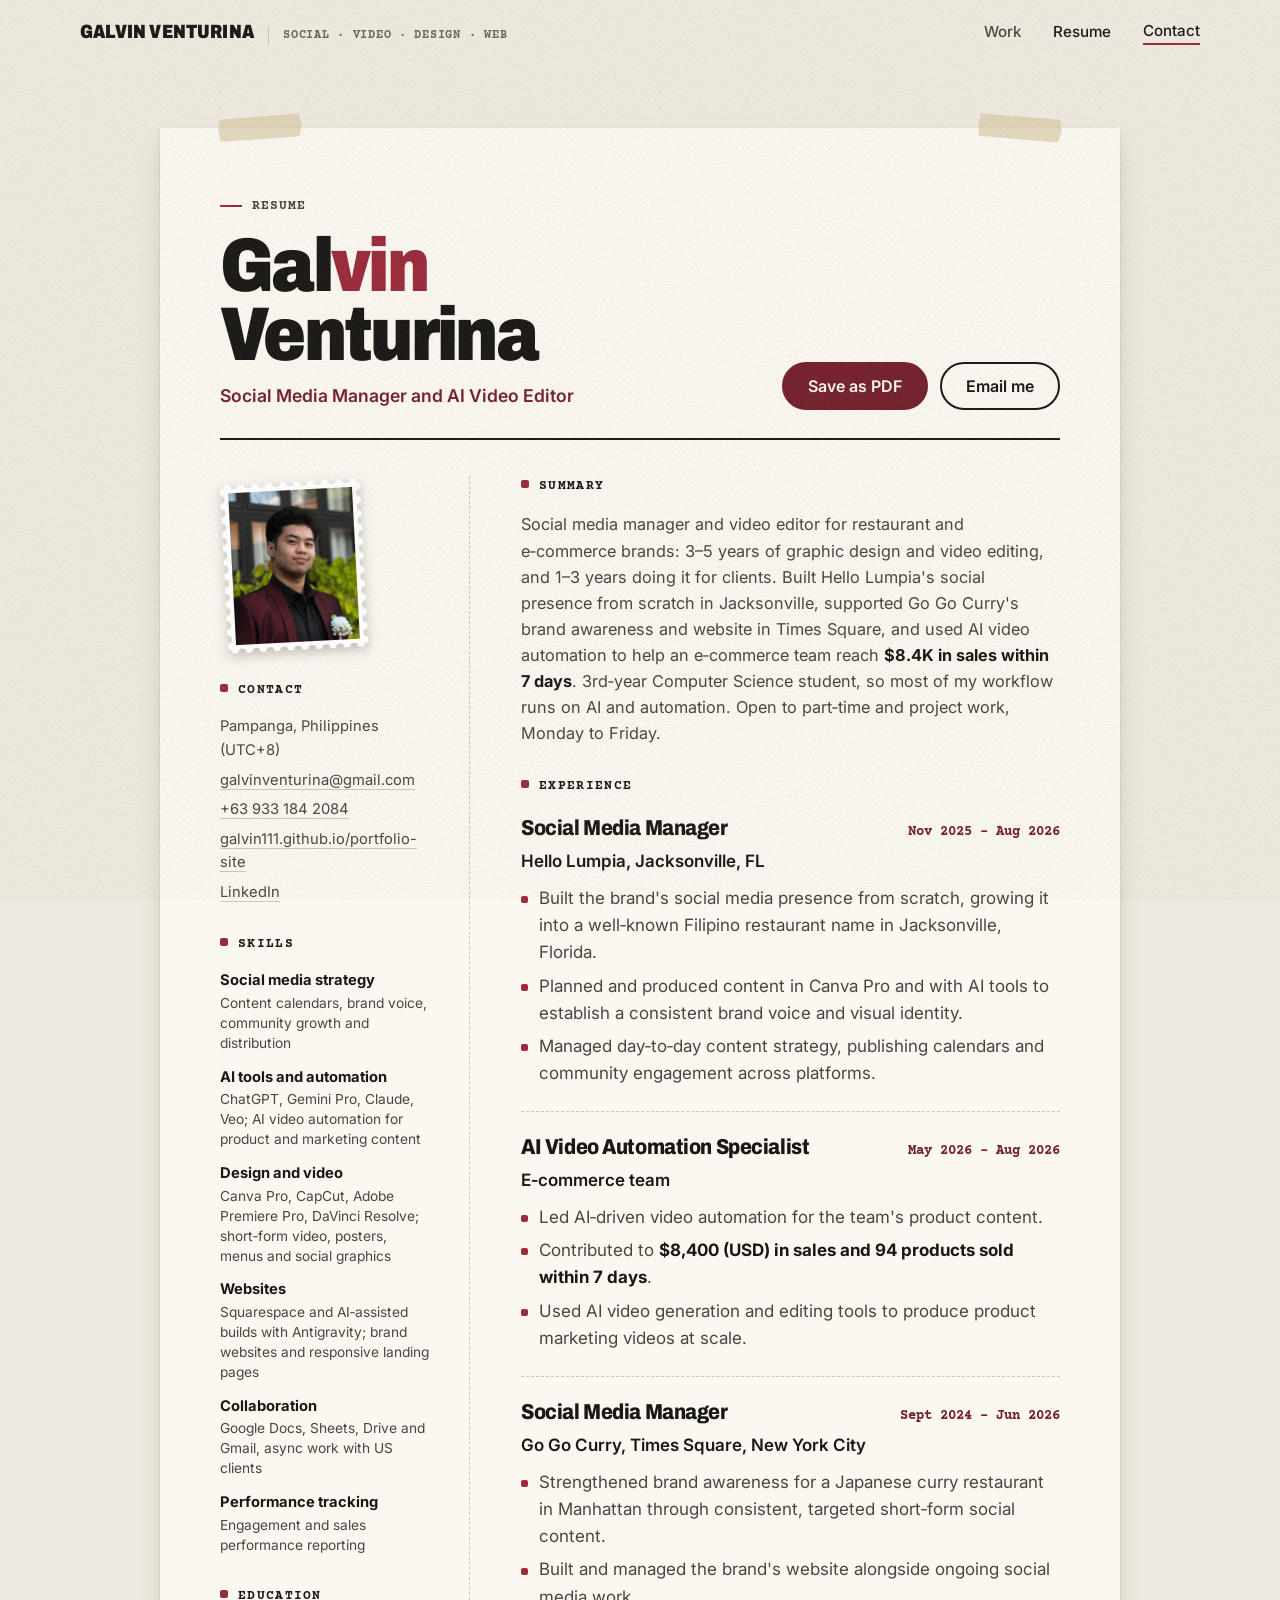
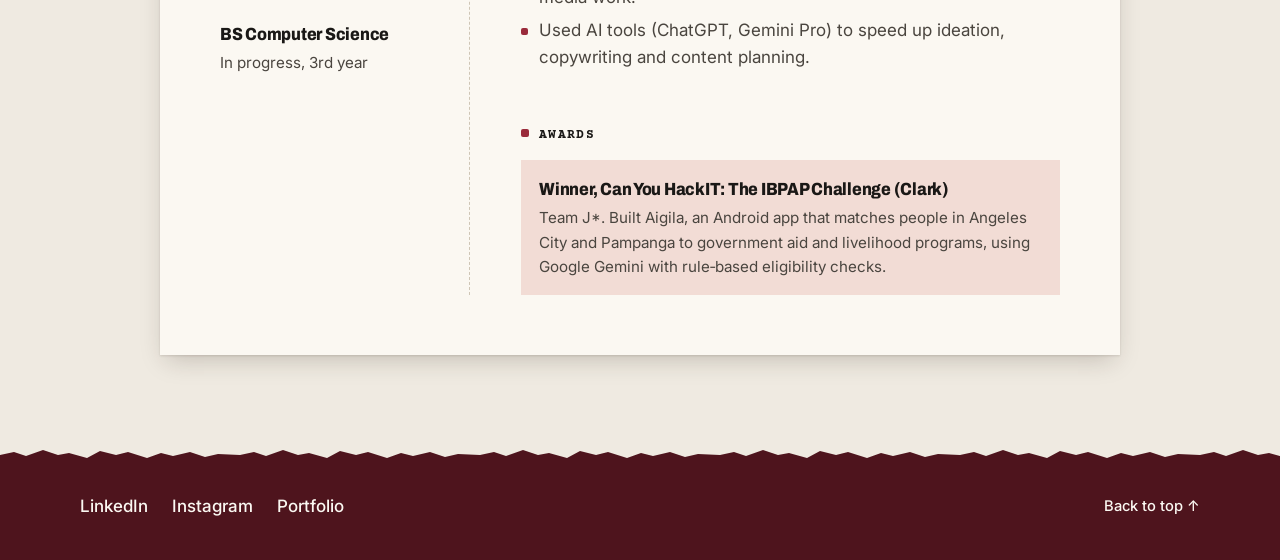
==== commit a25c1be8: "Drop the G tile, status pill and handwriting font The header is now a plain masthead: name plus a ty" ====
--- a/resume.html
+++ b/resume.html
@@ -15,21 +15,19 @@
   <meta property="og:image:width" content="1200">
   <meta property="og:image:height" content="630">
   <meta name="twitter:card" content="summary_large_image">
-  <link rel="icon" href="assets/favicon.svg" type="image/svg+xml">
   <link rel="icon" href="assets/favicon-32.png" sizes="32x32" type="image/png">
   <link rel="apple-touch-icon" href="assets/apple-touch-icon.png">
   <link rel="preconnect" href="https://fonts.googleapis.com">
   <link rel="preconnect" href="https://fonts.gstatic.com" crossorigin>
-  <link href="https://fonts.googleapis.com/css2?family=Archivo:wdth,wght@75..100,500..900&family=Caveat:wght@500;700&family=Courier+Prime:wght@400;700&family=Inter:wght@400;500;600;700&display=swap" rel="stylesheet">
-  <link rel="stylesheet" href="styles.css?v=20261125c">
+  <link href="https://fonts.googleapis.com/css2?family=Archivo:wdth,wght@75..100,500..900&family=Courier+Prime:wght@400;700&family=Inter:wght@400;500;600;700&display=swap" rel="stylesheet">
+  <link rel="stylesheet" href="styles.css?v=20261125d">
 </head>
 <body>
 
   <header class="site-header">
     <div class="wrap header-row">
-      <a href="index.html" class="wordmark"><span class="mark" aria-hidden="true">G</span>Galvin Venturina</a>
+      <a href="index.html" class="wordmark">Galvin Venturina<span class="wordmark-role">Social · Video · Design · Web</span></a>
       <nav class="site-nav" aria-label="Main">
-        <span class="open-pill"><span class="dot" aria-hidden="true"></span>Open to work</span>
         <a href="index.html#work">Work</a>
         <a href="resume.html" aria-current="page">Resume</a>
         <a href="index.html#contact" class="nav-contact">Contact</a>
--- a/styles.css
+++ b/styles.css
@@ -3,7 +3,7 @@
    Scrapbook look: warm paper, ink-black type, wine accent
    pulled from the burgundy suit in the portrait.
    Type: Archivo (display), Inter (body),
-   Courier Prime (typewriter labels), Caveat (handwritten notes).
+   Courier Prime (typewriter labels and captions).
    ========================================================== */
 
 :root {
@@ -25,7 +25,6 @@
   --f-display: "Archivo", "Arial Narrow", system-ui, sans-serif;
   --f-body: "Inter", system-ui, -apple-system, "Segoe UI", sans-serif;
   --f-type: "Courier Prime", "Courier New", ui-monospace, monospace;
-  --f-hand: "Caveat", "Bradley Hand", cursive;
 
   --wrap: 1200px;
   --gutter: clamp(16px, 4vw, 40px);
@@ -98,7 +97,8 @@
   box-shadow: 1px 3px 3px rgba(30, 10, 10, .35);
 }
 
-.scribble { font-family: var(--f-hand); font-weight: 700; color: var(--wine-bright); line-height: 1; margin: 0; }
+/* small typed aside next to a block of work */
+.scribble { font-family: var(--f-type); font-weight: 700; font-size: .8rem; letter-spacing: .08em; text-transform: uppercase; color: var(--wine); line-height: 1.3; margin: 0; }
 
 .section-title { font-size: clamp(2.2rem, 4.8vw, 3.75rem); line-height: 1; margin-bottom: .45em; text-wrap: balance; }
 .lede { font-size: 1.12rem; color: var(--ink-2); max-width: 52ch; margin: 0; }
@@ -150,26 +150,18 @@
 .site-header.scrolled { border-bottom-color: var(--line); }
 .header-row { display: flex; align-items: center; justify-content: space-between; height: 64px; }
 .wordmark {
-  display: inline-flex; align-items: center; gap: 10px;
-  font-family: var(--f-display); font-weight: 800; font-stretch: 88%; font-size: 1.05rem;
-  text-decoration: none; letter-spacing: -0.01em;
-}
-.mark {
-  display: grid; place-items: center; width: 32px; height: 32px; border-radius: 7px;
-  background: var(--wine); color: var(--card);
-  font-weight: 900; font-size: 1.2rem; line-height: 1; transform: rotate(-6deg);
+  display: inline-flex; align-items: baseline; gap: 14px;
+  font-family: var(--f-display); font-weight: 900; font-stretch: 80%; font-size: 1.2rem;
+  text-transform: uppercase; text-decoration: none; letter-spacing: .01em;
+}
+.wordmark-role {
+  font-family: var(--f-type); font-weight: 700; font-stretch: normal; font-size: .76rem; letter-spacing: .06em;
+  color: var(--faint); padding-left: 14px; border-left: 1.5px solid var(--line);
 }
 .site-nav { display: flex; align-items: center; gap: clamp(16px, 3vw, 32px); font-size: .95rem; font-weight: 500; }
 .site-nav a { text-decoration: none; color: var(--ink-2); transition: color .2s; }
 .site-nav a:hover, .site-nav a[aria-current="page"] { color: var(--ink); }
 .site-nav .nav-contact { color: var(--ink); border-bottom: 2px solid var(--wine-bright); }
-.open-pill {
-  display: inline-flex; align-items: center; gap: 8px; padding: 4px 12px 4px 10px;
-  font-size: .8rem; font-weight: 600; color: var(--ink); background: var(--card);
-  border: 1.5px solid var(--line); border-radius: 999px;
-}
-.dot { width: 8px; height: 8px; border-radius: 50%; background: var(--wine-bright); box-shadow: 0 0 0 0 rgba(154, 43, 59, .5); animation: pulse 2.2s infinite; }
-@keyframes pulse { 70% { box-shadow: 0 0 0 7px rgba(154, 43, 59, 0); } 100% { box-shadow: 0 0 0 0 rgba(154, 43, 59, 0); } }
 
 /* ---------- Hero: scrapbook spread ---------- */
 .hero { padding-top: clamp(16px, 3vh, 36px); }
@@ -202,8 +194,7 @@
 }
 .hero-where svg { width: 17px; height: 17px; fill: none; stroke: var(--wine-bright); stroke-width: 2.2; }
 .hero-where .sep { color: var(--line); }
-/* availability moves from the header into the hero once the nav gets tight */
-.hero-status { display: none; margin: 14px 0 0; }
+.hero-avail { margin: 6px 0 0 23px; font-family: var(--f-type); font-weight: 700; font-size: .85rem; color: var(--wine); }
 
 .hero-intro { max-width: 64ch; }
 .hero-intro p { font-size: .98rem; color: var(--ink-2); margin-bottom: .8em; }
@@ -233,7 +224,7 @@
 
 /* polaroids of real posts */
 .polaroids { position: relative; z-index: 2; display: flex; align-items: flex-start; margin: 40px 0 0 clamp(-170px, -10vw, -40px); padding-right: 14px; }
-.polaroids-note { position: absolute; right: 2%; top: -30px; font-size: 1.45rem; transform: rotate(-3deg); }
+.polaroids-note { position: absolute; right: 16px; top: -26px; }
 .polaroid {
   position: relative; flex: 1 1 0; min-width: 0; max-width: 200px; margin-right: -14px;
   background: var(--card); padding: 9px 9px 0; box-shadow: var(--shadow);
@@ -244,7 +235,7 @@
 .polaroid:nth-of-type(2) { margin-top: 18px; }
 .polaroid::before { top: -12px; left: 50%; translate: -50% 0; rotate: -4deg; width: 70px; height: 22px; }
 .polaroid img { width: 100%; height: auto; aspect-ratio: 4 / 5; object-fit: cover; background: var(--paper-2); }
-.polaroid-cap { display: block; text-align: center; font-family: var(--f-hand); font-weight: 700; font-size: 1.3rem; line-height: 1; padding: 9px 4px 12px; }
+.polaroid-cap { display: block; text-align: center; font-family: var(--f-type); font-weight: 700; font-size: .78rem; line-height: 1.2; padding: 10px 4px 12px; }
 .polaroid:hover, .polaroid:focus-visible { rotate: 0deg; scale: 1.05; z-index: 3; box-shadow: 0 2px 4px rgba(40, 28, 16, .14), 0 22px 40px -10px rgba(40, 28, 16, .35); }
 
 /* page-load: portrait rises, polaroids drop onto the page */
@@ -330,7 +321,7 @@
 /* ---------- Work ---------- */
 .work { padding: clamp(80px, 12vh, 130px) 0 clamp(80px, 12vh, 140px); background-color: var(--paper); }
 .section-head-row { display: flex; justify-content: space-between; align-items: flex-end; gap: 24px; flex-wrap: wrap; margin-bottom: clamp(28px, 5vh, 48px); }
-.work-note { font-size: clamp(1.4rem, 2.4vw, 1.8rem); rotate: -3deg; margin-bottom: 18px; }
+.work-note { margin-bottom: 12px; }
 
 .case-no {
   font-family: var(--f-display); font-weight: 900; font-stretch: 75%;
@@ -414,7 +405,7 @@
     repeating-linear-gradient(transparent 0 31px, rgba(74, 69, 63, .13) 31px 32px) 0 64px / 100% calc(100% - 64px) no-repeat,
     var(--card);
 }
-.index-card-title { font-family: var(--f-hand); font-weight: 700; font-size: 2.3rem; line-height: 1; color: var(--wine-bright); height: 46px; margin: 0 0 14px; }
+.index-card-title { font-family: var(--f-display); font-weight: 900; font-stretch: 85%; font-size: 1.7rem; line-height: 46px; letter-spacing: -0.02em; color: var(--wine); height: 46px; margin: 0 0 14px; }
 .index-card-title span { font-size: .6em; color: var(--faint); }
 .index-card ul { list-style: none; }
 .index-card li { position: relative; padding-left: 18px; font-family: var(--f-type); font-size: .92rem; line-height: 32px; color: var(--ink); }
@@ -446,8 +437,8 @@
   margin: 20px 24px 4px; font-family: var(--f-display); font-weight: 900; font-stretch: 75%;
   font-size: clamp(3.4rem, 6vw, 4.5rem); line-height: .85; letter-spacing: -0.03em; text-transform: uppercase; color: var(--wine-bright);
 }
-.badge-team { margin: 0 24px 8px; font-family: var(--f-hand); font-weight: 700; font-size: 1.55rem; line-height: 1.1; color: var(--ink); }
-.badge-team span { font-size: .78em; color: var(--faint); }
+.badge-team { margin: 0 24px 8px; font-family: var(--f-display); font-weight: 800; font-stretch: 88%; font-size: 1.15rem; line-height: 1.3; color: var(--ink); }
+.badge-team span { font-family: var(--f-body); font-weight: 500; font-stretch: normal; font-size: .78em; color: var(--faint); }
 .build-stats { margin: 0 24px; }
 .build-stats div { display: grid; grid-template-columns: 3.2rem minmax(0, 1fr); gap: 14px; align-items: center; padding: 11px 0; border-top: 1.5px dashed var(--line); }
 .build-stats dt { font-family: var(--f-display); font-weight: 900; font-stretch: 80%; font-size: 2.3rem; line-height: 1; letter-spacing: -0.03em; }
@@ -500,7 +491,7 @@
 .pc-lines { margin: 0; }
 .pc-lines div { display: grid; grid-template-columns: 3.4rem minmax(0, 1fr); align-items: baseline; gap: 8px; padding: 10px 0 6px; border-bottom: 1.5px solid var(--line); }
 .pc-lines dt { font-family: var(--f-type); font-weight: 700; font-size: .76rem; letter-spacing: .08em; text-transform: uppercase; color: var(--wine); }
-.pc-lines dd { margin: 0; font-family: var(--f-hand); font-weight: 700; font-size: 1.45rem; line-height: 1.15; overflow-wrap: anywhere; }
+.pc-lines dd { margin: 0; font-family: var(--f-type); font-size: 1rem; line-height: 1.35; overflow-wrap: anywhere; }
 .pc-lines a { text-decoration: none; color: var(--ink); }
 .pc-lines a:hover { color: var(--wine-bright); }
 
@@ -523,8 +514,7 @@
   .terms { grid-template-columns: 1fr; max-width: 560px; }
 }
 @media (max-width: 900px) {
-  .open-pill { display: none; }
-  .hero-status { display: inline-flex; }
+  .wordmark-role { display: none; }
 
   /* hero stacks: name, photo, then the rest */
   .hero-grid { grid-template-columns: 1fr; gap: 0; }
@@ -550,11 +540,11 @@
 @media (max-width: 560px) {
   body { font-size: 1rem; }
   .site-nav { gap: 16px; font-size: .9rem; }
-  .wordmark { font-size: 0; gap: 0; } /* just the G mark on small phones */
+  .wordmark { font-size: 1.02rem; }
+  .hero-avail { margin-left: 0; }
   .info { grid-template-columns: 1fr; gap: 24px; }
   .polaroid { padding: 6px 6px 0; margin-right: -10px; }
-  .polaroid-cap { font-size: 1.05rem; padding: 7px 2px 9px; }
-  .polaroids-note { font-size: 1.2rem; top: -28px; }
+  .polaroid-cap { font-size: .66rem; padding: 7px 2px 9px; }
   .notes { grid-template-columns: 1fr; gap: 36px; }
   .note:nth-child(even) { margin-top: 0; }
   .pinboard { gap: 10px; padding: 18px 12px; }
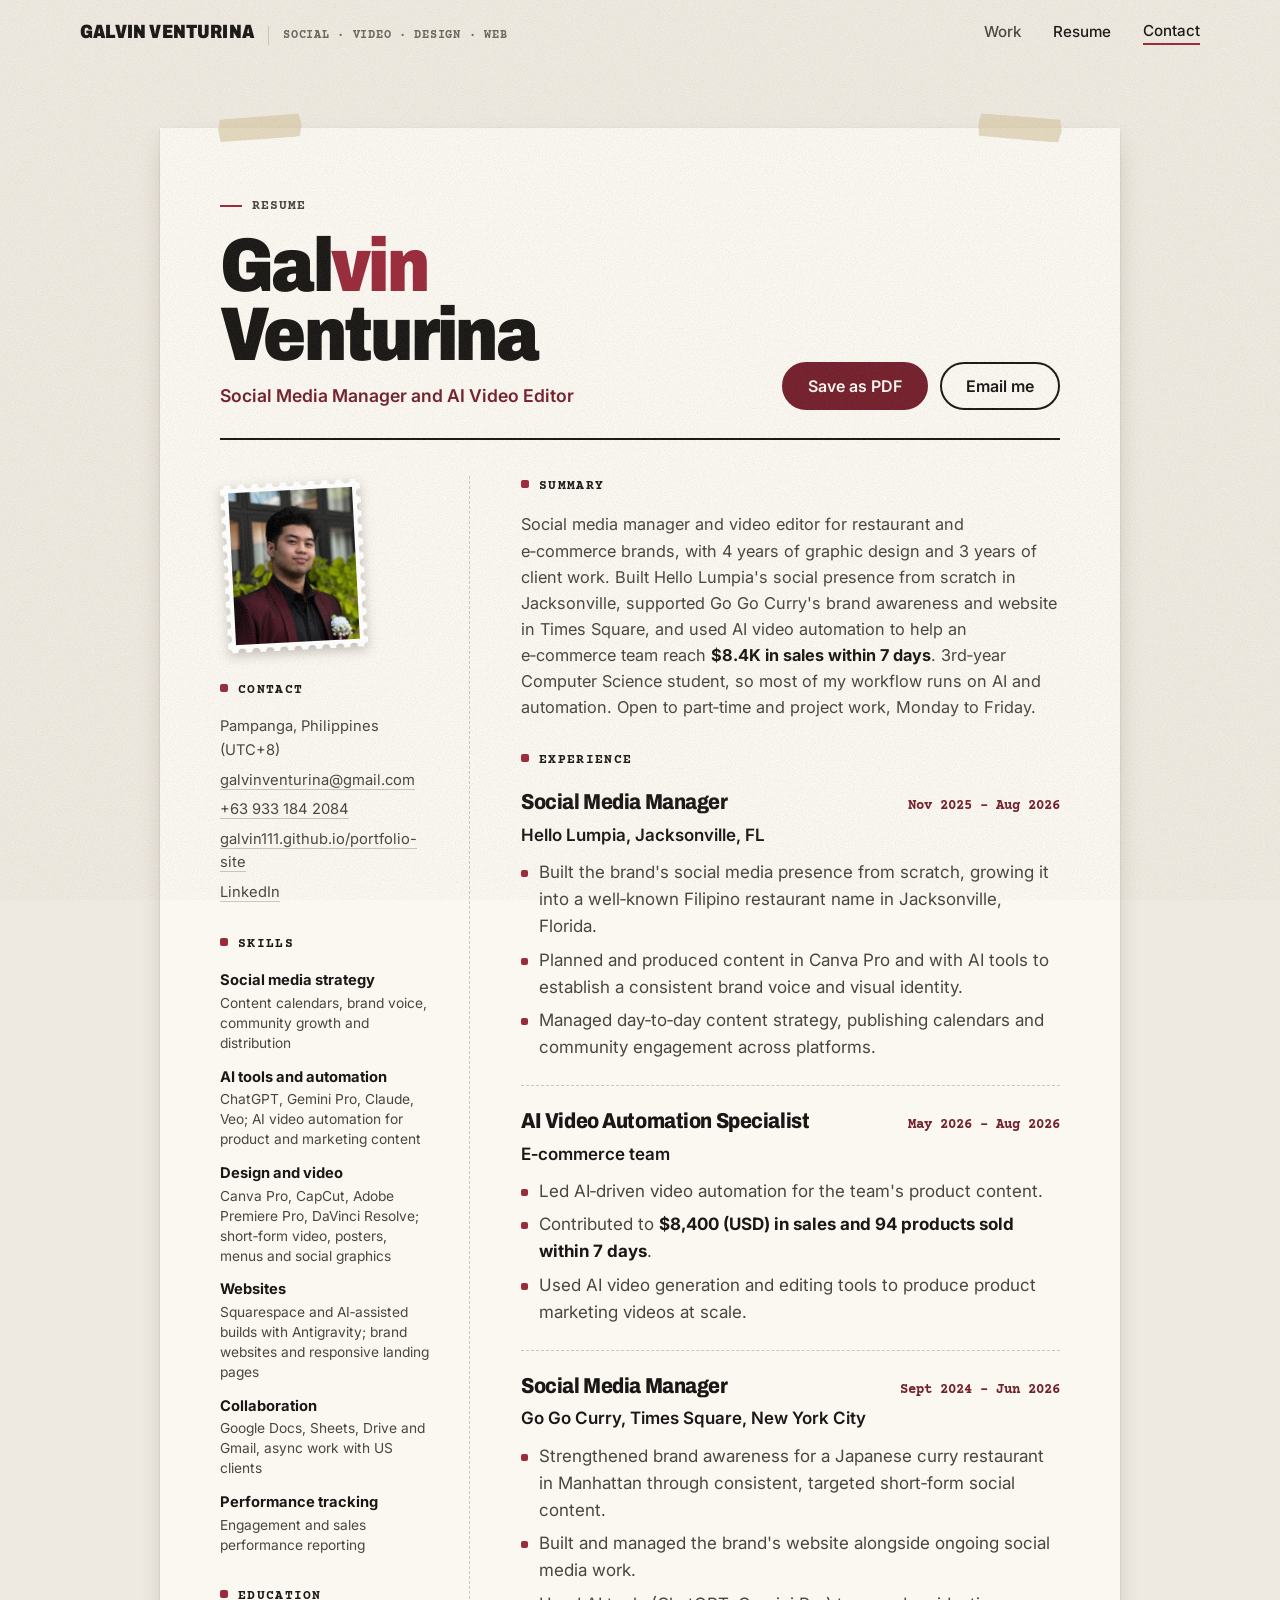
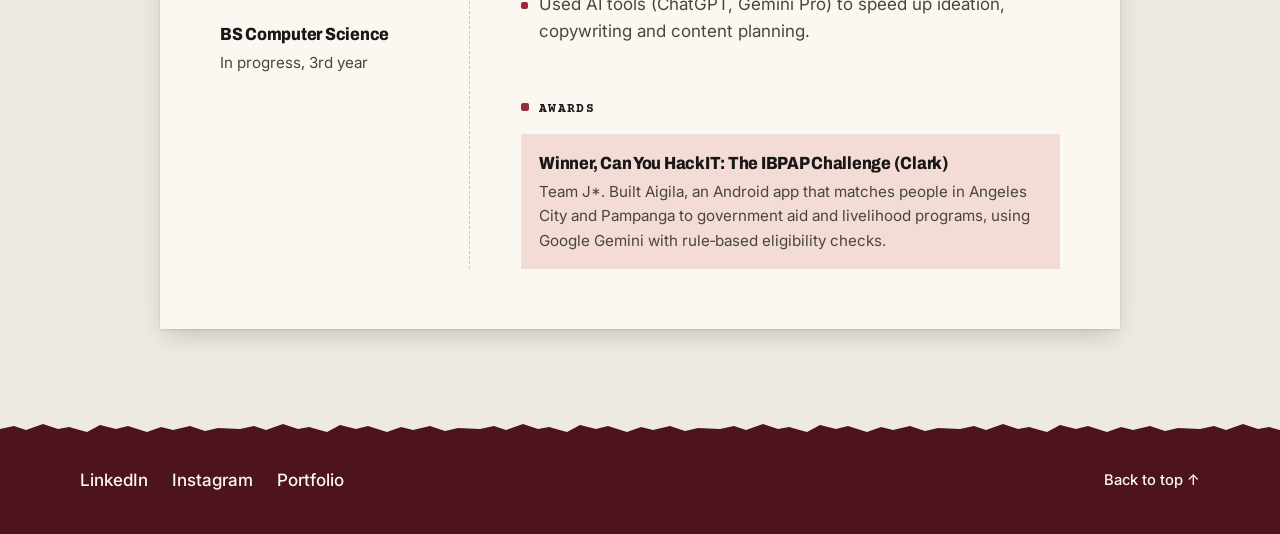
==== commit bae517c3: "State experience as 4 years of design, 3 with clients Replaces the "3–5 / 1–3 years" ranges in the r" ====
--- a/resume.html
+++ b/resume.html
@@ -15,8 +15,8 @@
   <meta property="og:image:width" content="1200">
   <meta property="og:image:height" content="630">
   <meta name="twitter:card" content="summary_large_image">
-  <link rel="icon" href="assets/favicon-32.png" sizes="32x32" type="image/png">
-  <link rel="apple-touch-icon" href="assets/apple-touch-icon.png">
+  <link rel="icon" href="assets/favicon-32.png?v=2" sizes="32x32" type="image/png">
+  <link rel="apple-touch-icon" href="assets/apple-touch-icon.png?v=2">
   <link rel="preconnect" href="https://fonts.googleapis.com">
   <link rel="preconnect" href="https://fonts.gstatic.com" crossorigin>
   <link href="https://fonts.googleapis.com/css2?family=Archivo:wdth,wght@75..100,500..900&family=Courier+Prime:wght@400;700&family=Inter:wght@400;500;600;700&display=swap" rel="stylesheet">
@@ -92,7 +92,7 @@
           <div class="resume-main">
             <section class="r-block">
               <h2>Summary</h2>
-              <p class="r-summary">Social media manager and video editor for restaurant and e‑commerce brands: 3–5 years of graphic design and video editing, and 1–3 years doing it for clients. Built Hello Lumpia's social presence from scratch in Jacksonville, supported Go Go Curry's brand awareness and website in Times Square, and used AI video automation to help an e‑commerce team reach <strong>$8.4K in sales within 7 days</strong>. 3rd‑year Computer Science student, so most of my workflow runs on AI and automation. Open to part‑time and project work, Monday to Friday.</p>
+              <p class="r-summary">Social media manager and video editor for restaurant and e‑commerce brands, with 4 years of graphic design and 3 years of client work. Built Hello Lumpia's social presence from scratch in Jacksonville, supported Go Go Curry's brand awareness and website in Times Square, and used AI video automation to help an e‑commerce team reach <strong>$8.4K in sales within 7 days</strong>. 3rd‑year Computer Science student, so most of my workflow runs on AI and automation. Open to part‑time and project work, Monday to Friday.</p>
             </section>
 
             <section class="r-block">
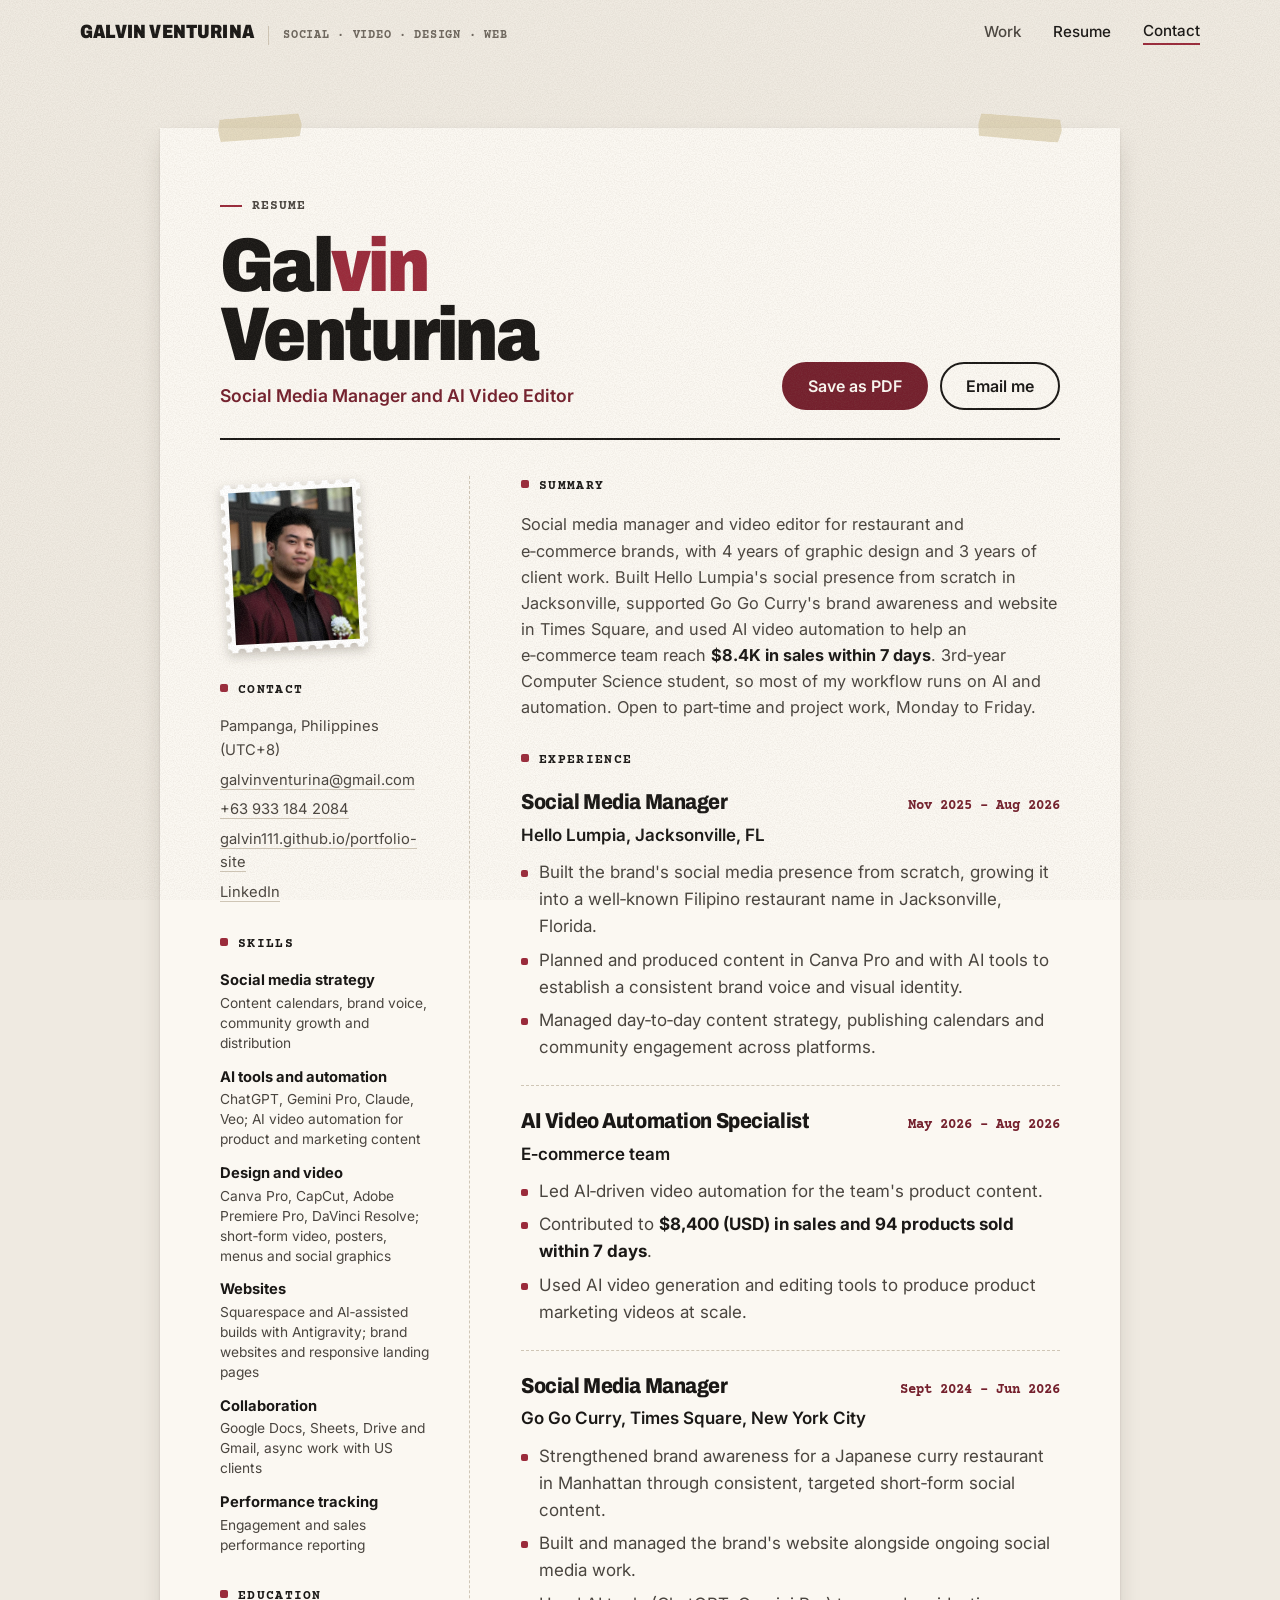
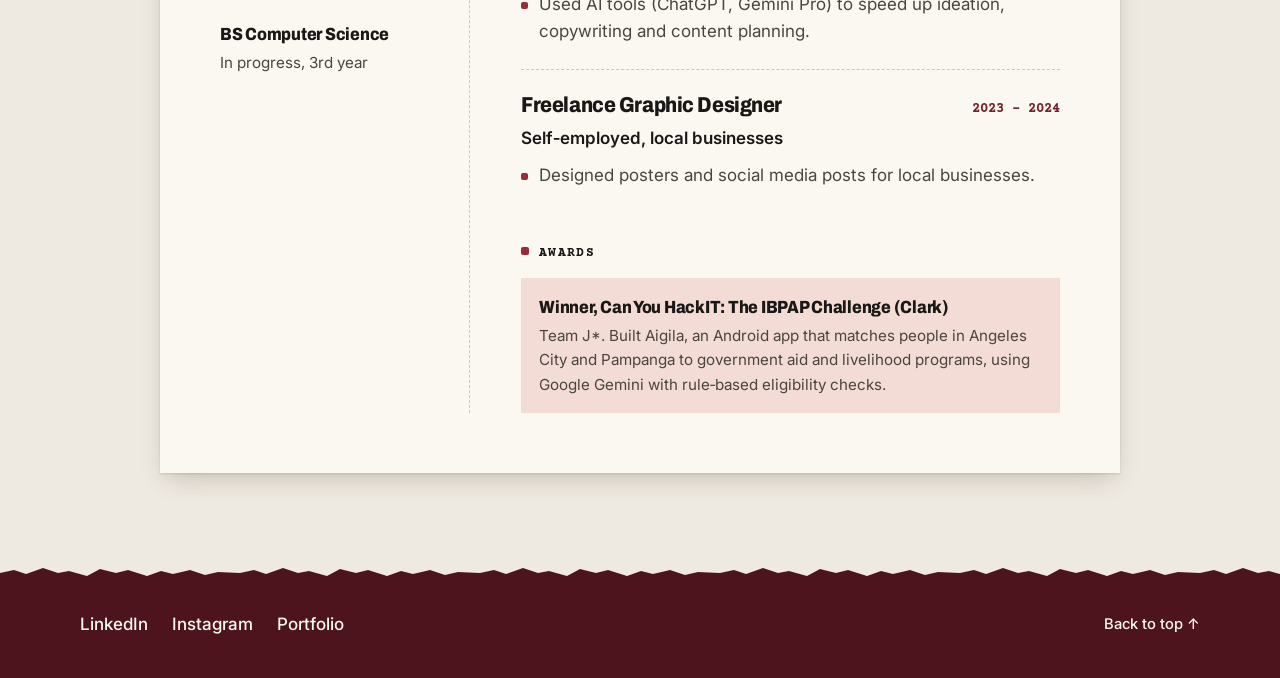
==== commit 494a792b: "Add freelance graphic design work before Go Go Curry 2023 – 2024, posters and social posts for local" ====
--- a/resume.html
+++ b/resume.html
@@ -135,6 +135,17 @@
                   <li>Used AI tools (ChatGPT, Gemini Pro) to speed up ideation, copywriting and content planning.</li>
                 </ul>
               </div>
+
+              <div class="job">
+                <div class="job-head">
+                  <h3 class="job-role">Freelance Graphic Designer</h3>
+                  <span class="job-dates">2023 – 2024</span>
+                </div>
+                <p class="job-org">Self‑employed, local businesses</p>
+                <ul>
+                  <li>Designed posters and social media posts for local businesses.</li>
+                </ul>
+              </div>
             </section>
 
             <section class="r-block">
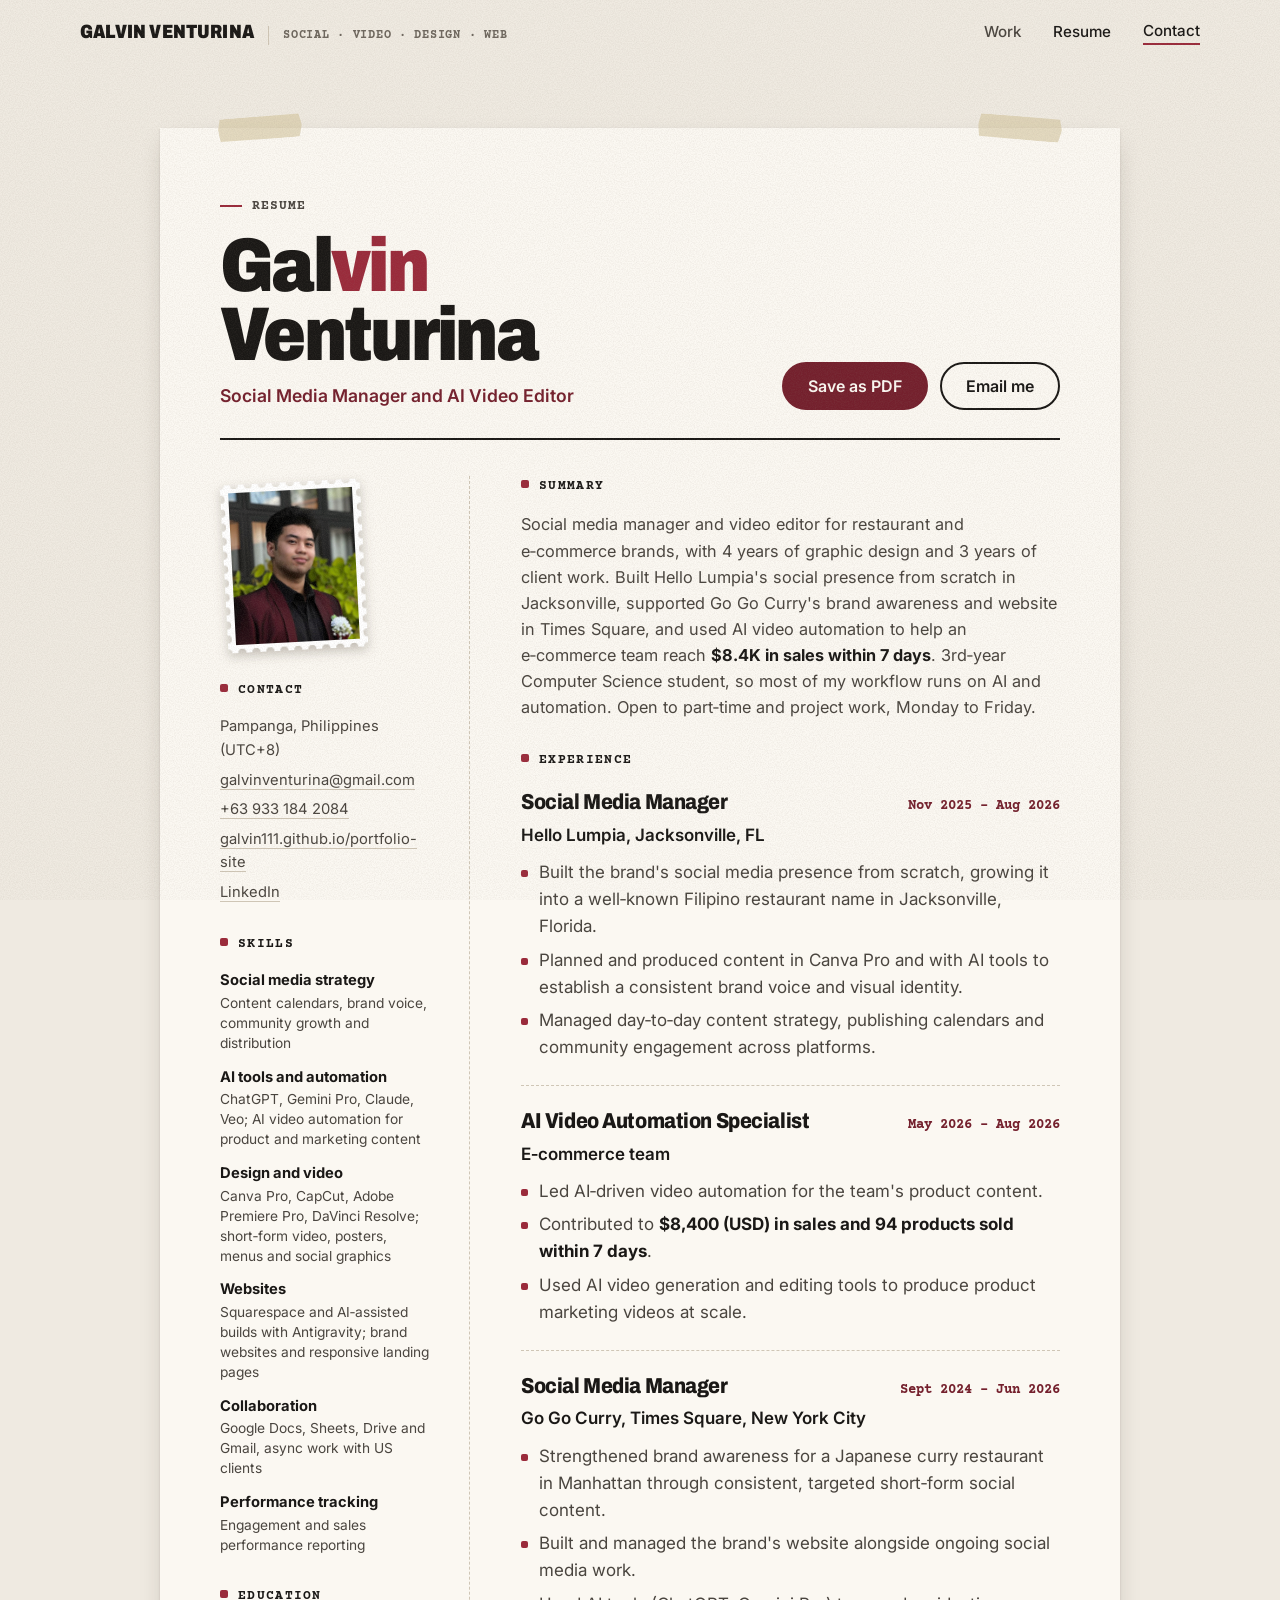
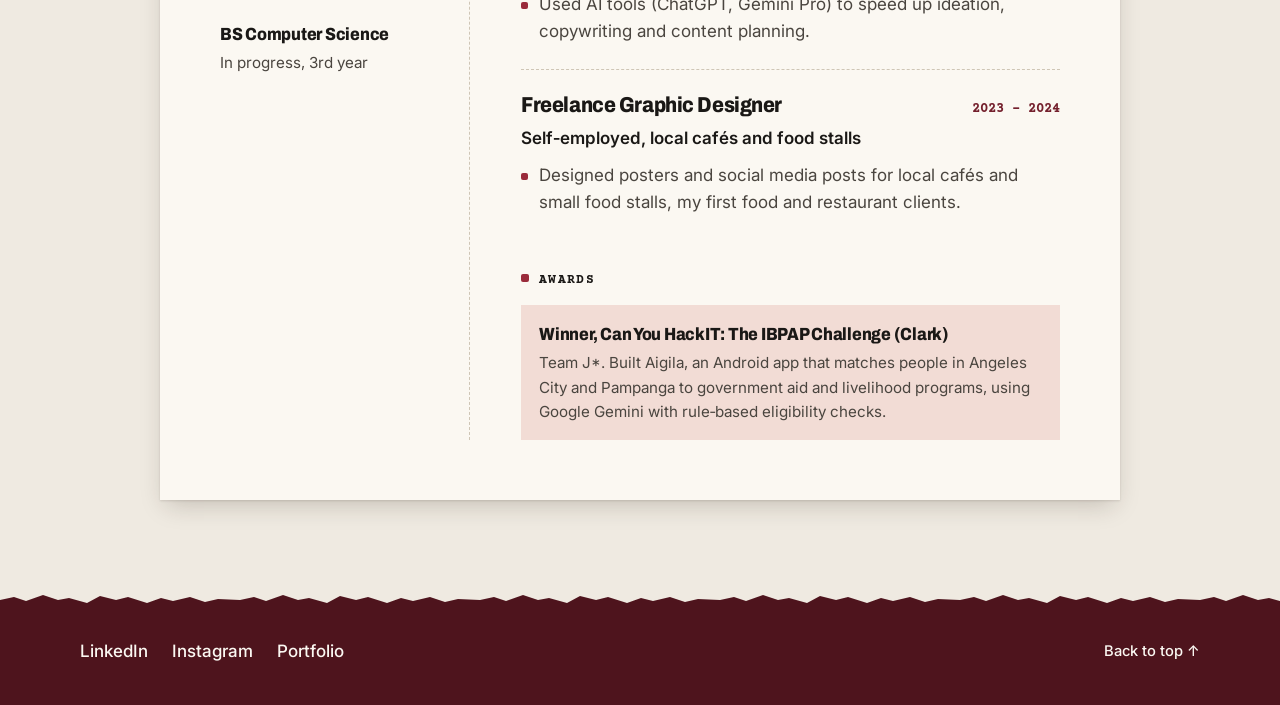
==== commit 7eeebb93: "Name the freelance clients: cafés and small food stalls Co-Authored-By: Claude Opus 5.5 <noreply@ant" ====
--- a/resume.html
+++ b/resume.html
@@ -141,9 +141,9 @@
                   <h3 class="job-role">Freelance Graphic Designer</h3>
                   <span class="job-dates">2023 – 2024</span>
                 </div>
-                <p class="job-org">Self‑employed, local businesses</p>
+                <p class="job-org">Self‑employed, local cafés and food stalls</p>
                 <ul>
-                  <li>Designed posters and social media posts for local businesses.</li>
+                  <li>Designed posters and social media posts for local cafés and small food stalls, my first food and restaurant clients.</li>
                 </ul>
               </div>
             </section>
